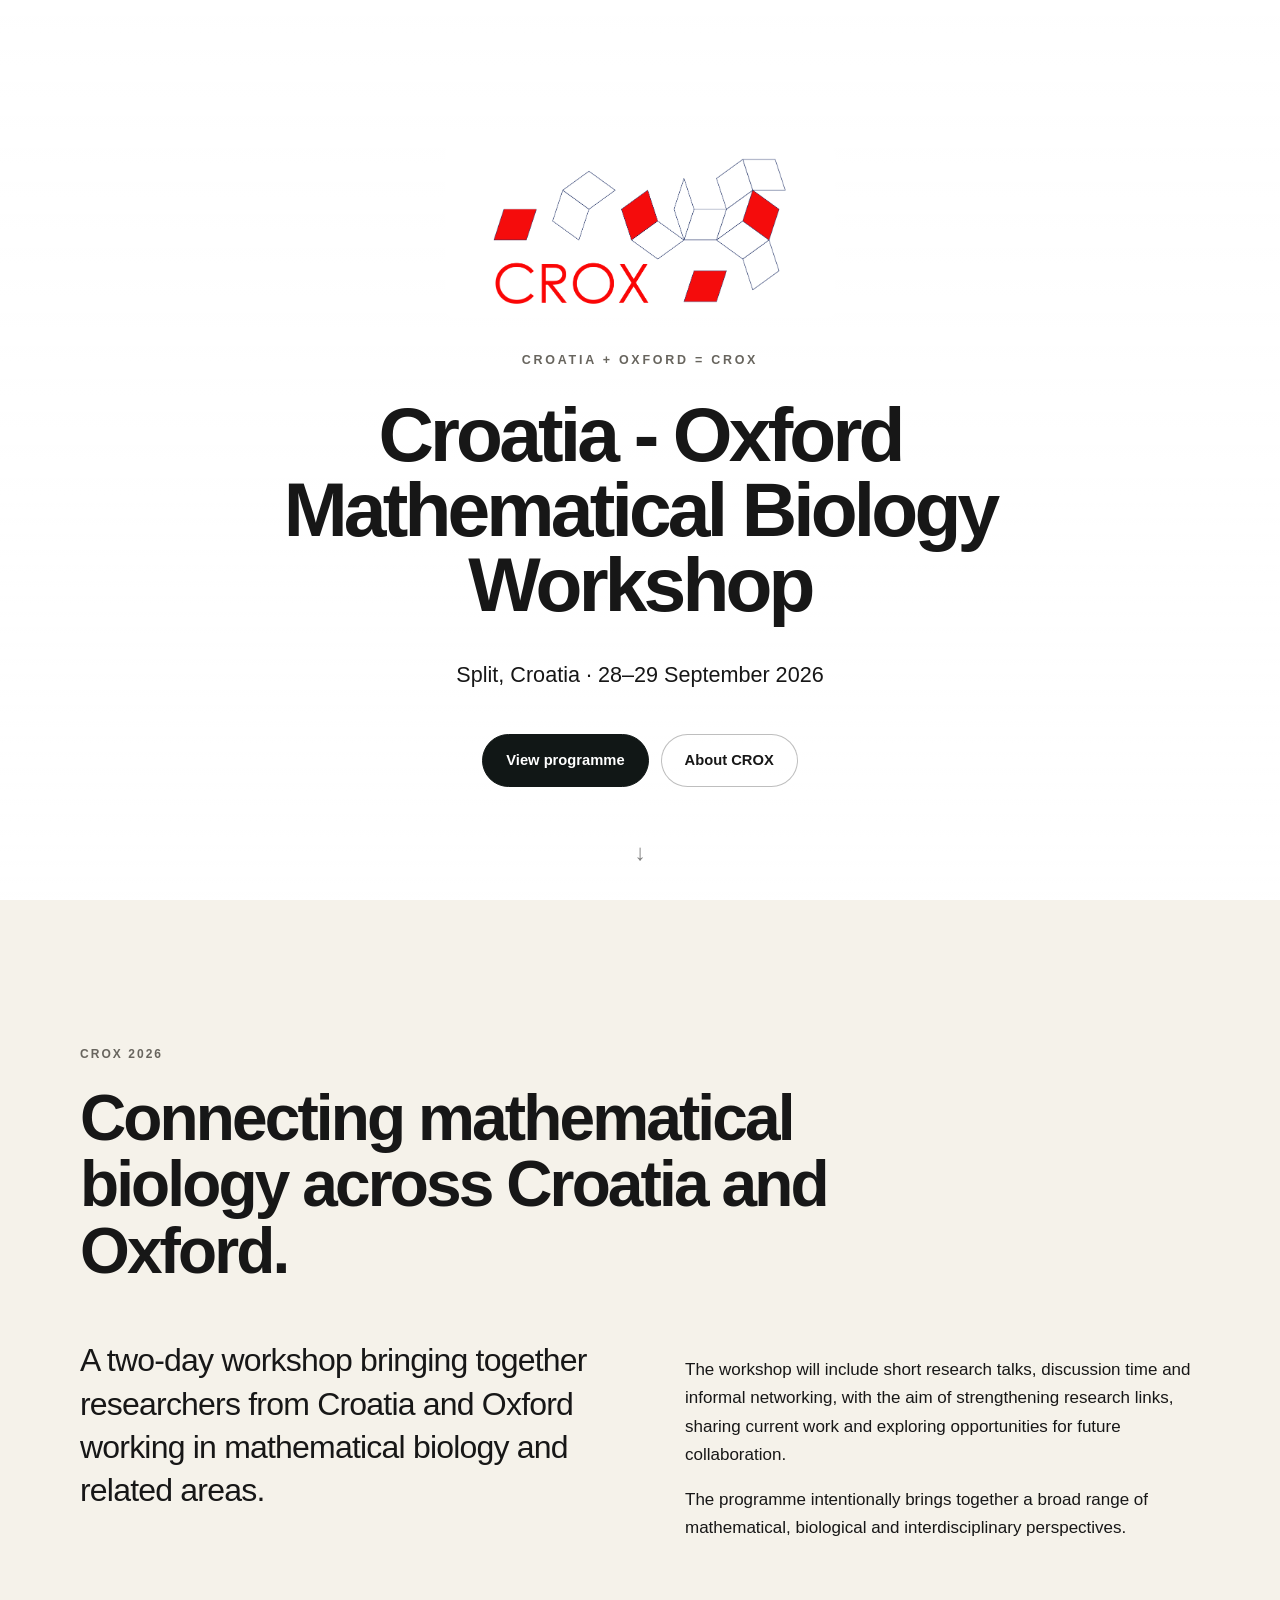
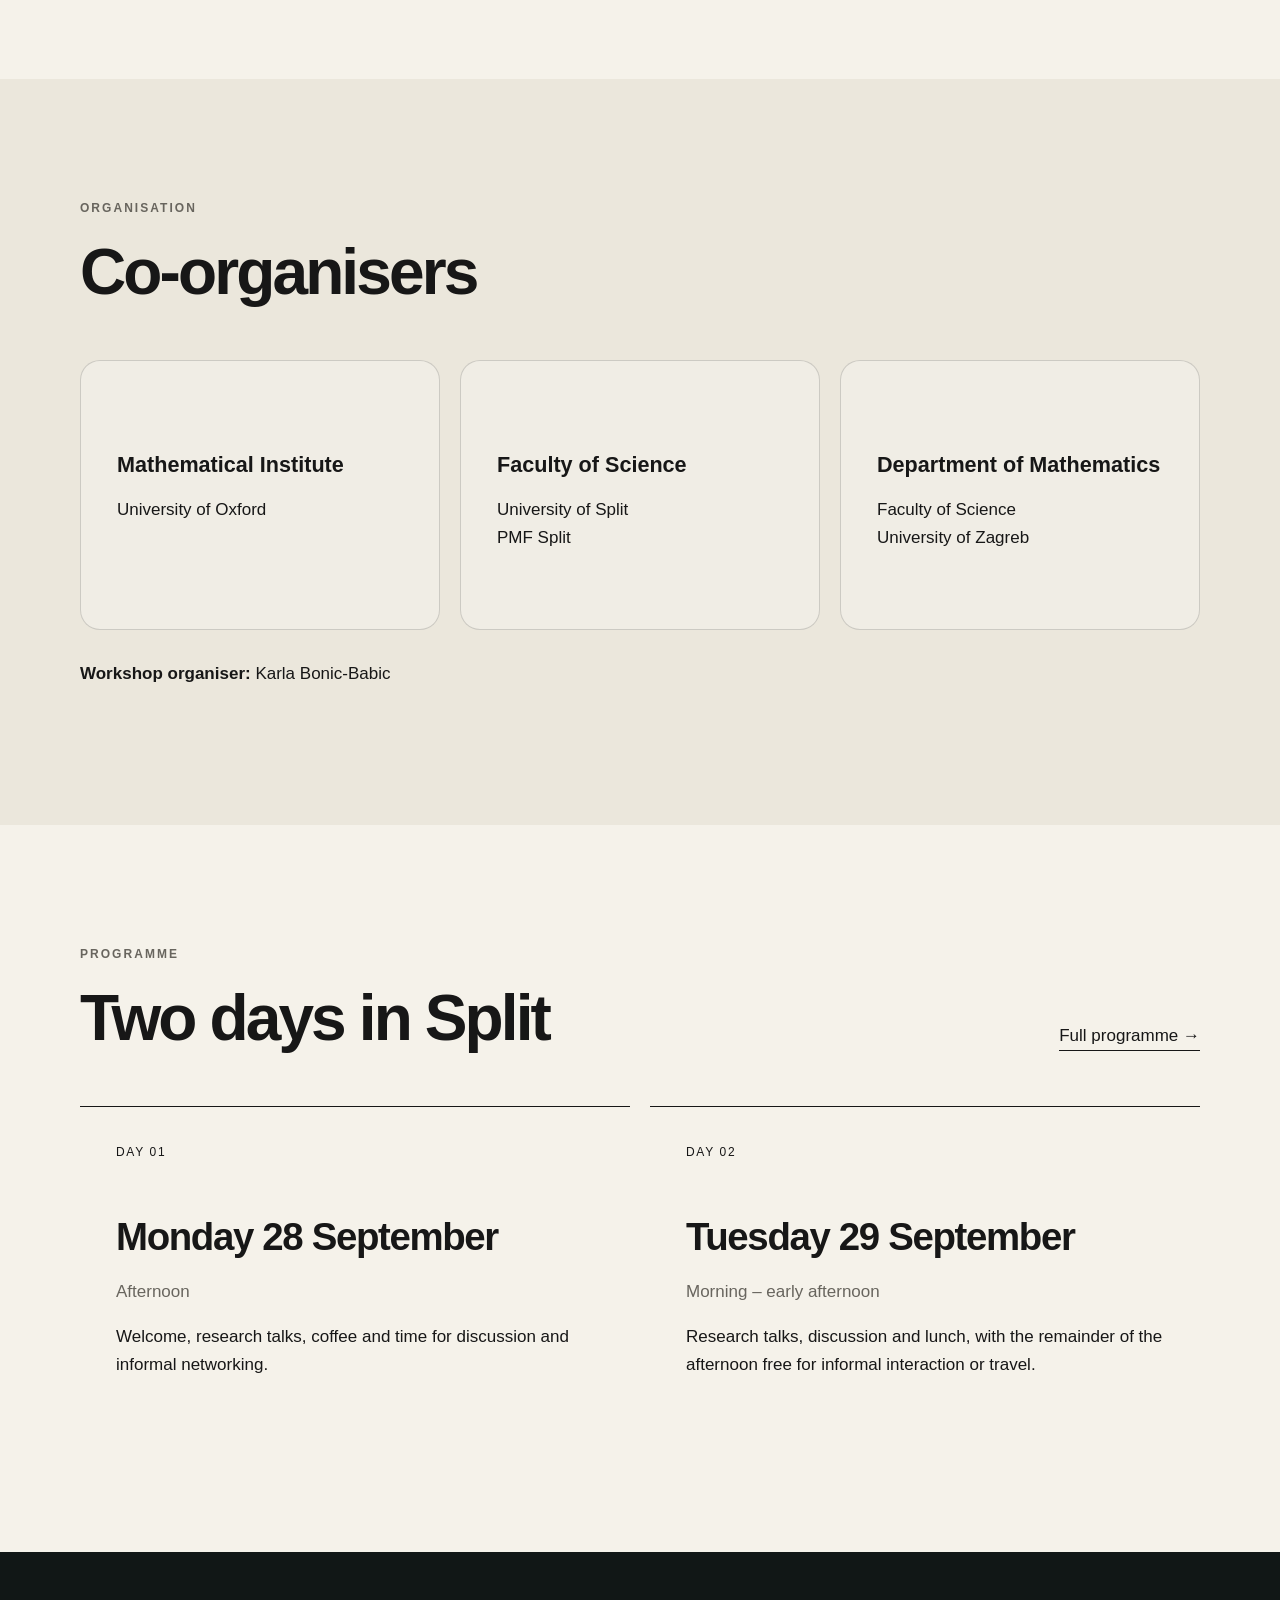
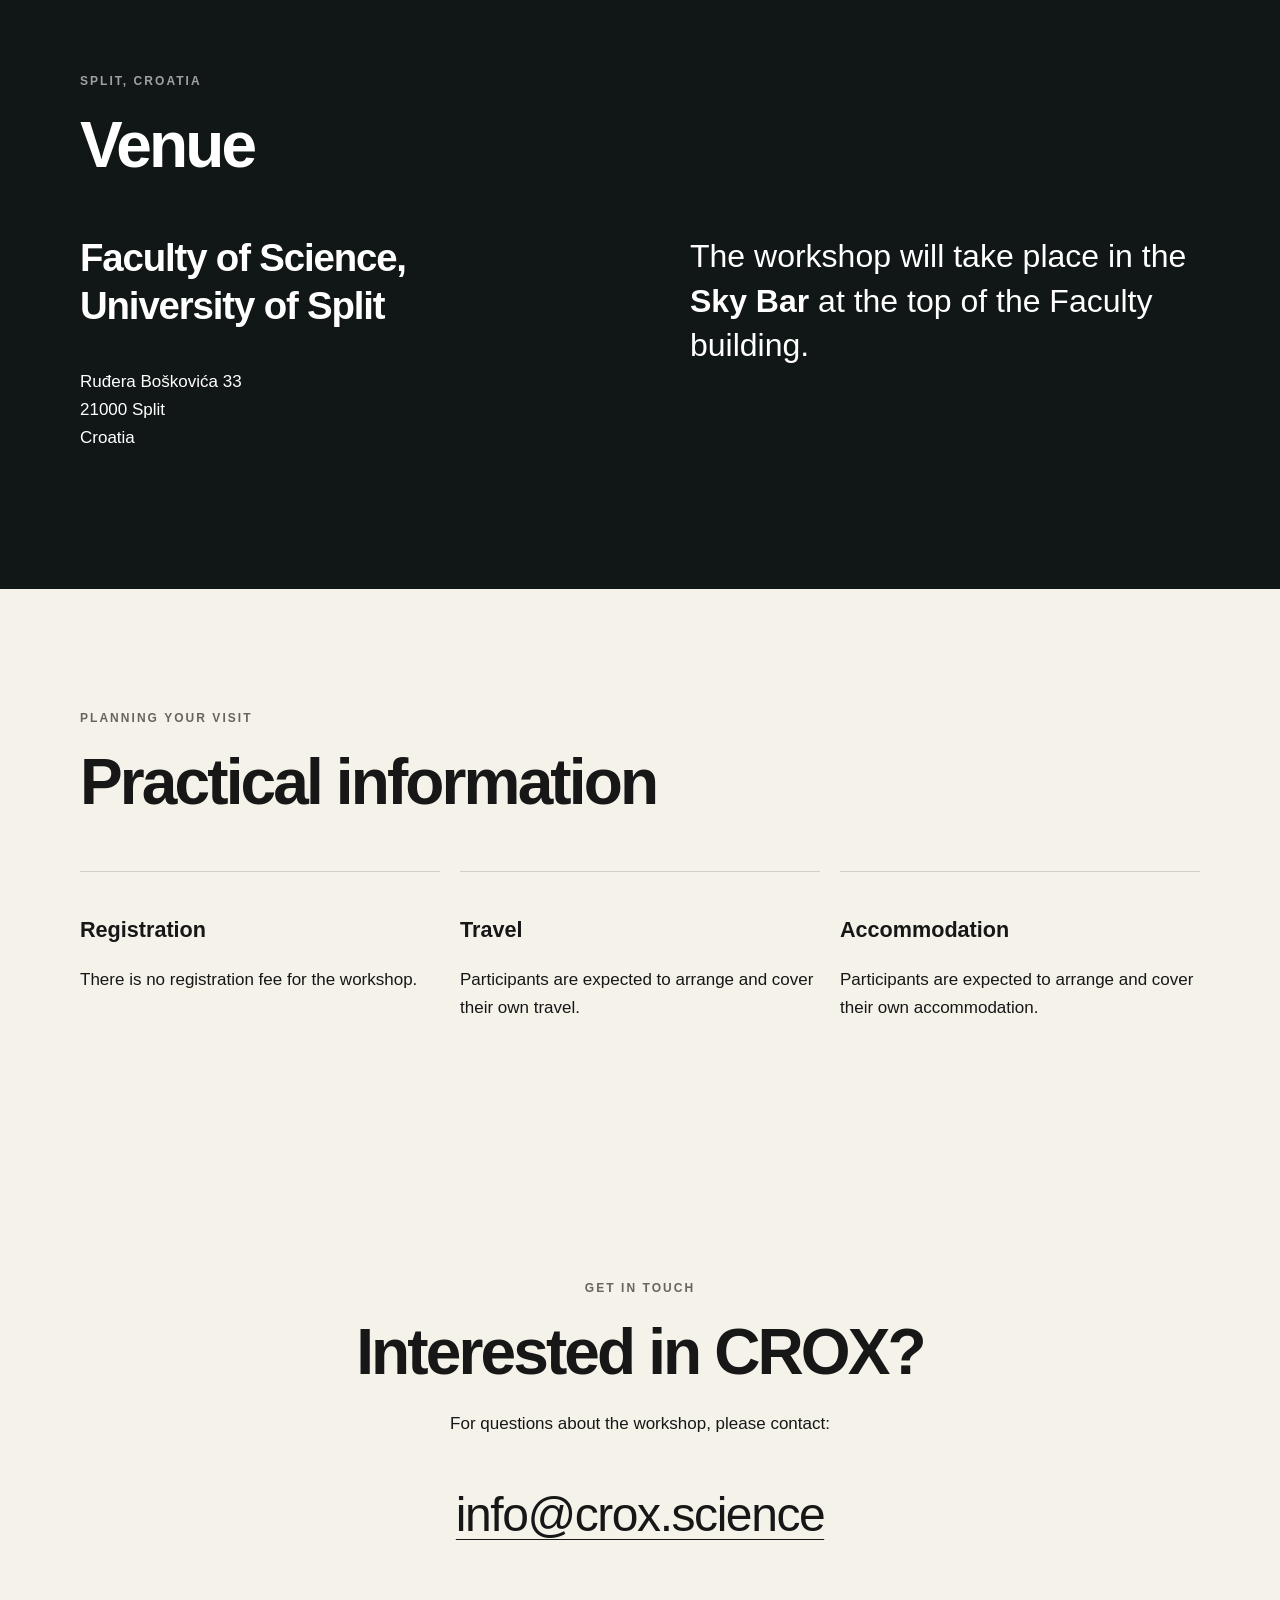
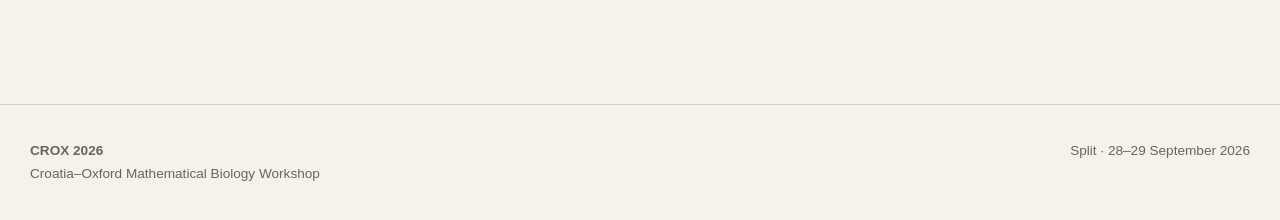
==== index.html @ 2e91357d "Update title" ====
<!DOCTYPE html>
<html lang="en">

<head>
  <meta charset="UTF-8">
  <meta name="viewport" content="width=device-width, initial-scale=1.0">

  <title>CROX 2026 | Croatia - Oxford Mathematical Biology Workshop</title>

  <meta
    name="description"
    content="CROX 2026: Croatia - Oxford Mathematical Biology Workshop, Split, Croatia, 28–29 September 2026."
  >

  <link rel="stylesheet" href="style.css">
</head>

<body>

  <!-- Navigation -->
  <nav class="site-nav">
    <a class="nav-brand" href="index.html">CROX</a>

    <div class="nav-links">
      <a href="#about">About</a>
      <a href="programme.html">Programme</a>
      <a href="#venue">Venue</a>
      <a href="#practical">Practical</a>
      <a href="#contact">Contact</a>
    </div>
  </nav>


  <!-- Hero -->
  <header class="hero">

    <div class="hero-video" aria-hidden="true">
      <iframe
        src="https://player.vimeo.com/video/213096096?background=1&autoplay=1&loop=1&muted=1"
        frameborder="0"
        allow="autoplay; fullscreen"
        tabindex="-1"
        title="Background video">
      </iframe>
    </div>

    <div class="hero-overlay"></div>

    <div class="hero-content">

      <img
        src="assets/crox-logo.jpeg"
        alt="CROX logo"
        class="hero-logo"
      >

      <p class="eyebrow">
        Croatia + Oxford = CROX
      </p>

      <h1>
        Croatia - Oxford<br>
        Mathematical Biology Workshop
      </h1>

      <p class="hero-date">
        Split, Croatia · 28–29 September 2026
      </p>

      <div class="hero-buttons">
        <a href="programme.html" class="button button-light">
          View programme
        </a>

        <a href="#about" class="button button-outline">
          About CROX
        </a>
      </div>

    </div>

    <a href="#about" class="scroll-cue" aria-label="Scroll to workshop information">
      ↓
    </a>

  </header>


  <main>

    <!-- About -->
    <section class="section intro-section" id="about">

      <p class="section-label">CROX 2026</p>

      <h2>
        Connecting mathematical biology
        across Croatia and Oxford.
      </h2>

      <div class="two-column">

        <p class="lead">
          A two-day workshop bringing together researchers from Croatia
          and Oxford working in mathematical biology and related areas.
        </p>

        <div>
          <p>
            The workshop will include short research talks, discussion
            time and informal networking, with the aim of strengthening
            research links, sharing current work and exploring
            opportunities for future collaboration.
          </p>

          <p>
            The programme intentionally brings together a broad range of
            mathematical, biological and interdisciplinary perspectives.
          </p>
        </div>

      </div>

    </section>


    <!-- Organisers -->
    <section class="section soft-section" id="organisers">

      <p class="section-label">Organisation</p>
    
      <h2>Co-organisers</h2>
    
      <div class="info-grid organiser-grid">
    
        <article class="info-card">
          <h3>Mathematical Institute</h3>
          <p>University of Oxford</p>
        </article>
    
        <article class="info-card">
          <h3>Faculty of Science</h3>
          <p>
            University of Split<br>
            PMF Split
          </p>
        </article>
    
        <article class="info-card">
          <h3>Department of Mathematics</h3>
          <p>
            Faculty of Science<br>
            University of Zagreb
          </p>
        </article>
    
      </div>
    
      <p class="organiser-note">
        <strong>Workshop organiser:</strong> Karla Bonic-Babic
      </p>
    
    </section>


    <!-- Programme preview -->
    <section class="section" id="programme">

      <div class="section-heading-row">
        <div>
          <p class="section-label">Programme</p>
          <h2>Two days in Split</h2>
        </div>

        <a href="programme.html" class="text-link">
          Full programme →
        </a>
      </div>


      <div class="day-grid">

        <article class="day-card">

          <p class="day-number">Day 01</p>

          <h3>Monday 28 September</h3>

          <p class="day-time">
            Afternoon
          </p>

          <p>
            Welcome, research talks, coffee and time for discussion
            and informal networking.
          </p>

        </article>


        <article class="day-card">

          <p class="day-number">Day 02</p>

          <h3>Tuesday 29 September</h3>

          <p class="day-time">
            Morning – early afternoon
          </p>

          <p>
            Research talks, discussion and lunch, with the remainder
            of the afternoon free for informal interaction or travel.
          </p>

        </article>

      </div>

    </section>


    <!-- Venue -->
    <section class="section dark-section" id="venue">

      <p class="section-label section-label-light">
        Split, Croatia
      </p>

      <h2>Venue</h2>

      <div class="venue-layout">

        <div>
          <h3>
            Faculty of Science,<br>
            University of Split
          </h3>

          <p>
            Ruđera Boškovića 33<br>
            21000 Split<br>
            Croatia
          </p>
        </div>

        <div>
          <p class="venue-highlight">
            The workshop will take place in the
            <strong>Sky Bar</strong> at the top of the Faculty building.
          </p>
        </div>

      </div>

    </section>


    <!-- Practical -->
    <section class="section" id="practical">

      <p class="section-label">Planning your visit</p>

      <h2>Practical information</h2>

      <div class="practical-grid">

        <article>
          <h3>Registration</h3>
          <p>
            There is no registration fee for the workshop.
          </p>
        </article>

        <article>
          <h3>Travel</h3>
          <p>
            Participants are expected to arrange and cover their own travel.
          </p>
        </article>

        <article>
          <h3>Accommodation</h3>
          <p>
            Participants are expected to arrange and cover their own accommodation.
          </p>
        </article>

      </div>

    </section>


    <!-- Contact -->
    <section class="section contact-section" id="contact">

      <p class="section-label">Get in touch</p>

      <h2>Interested in CROX?</h2>

      <p>
        For questions about the workshop, please contact:
      </p>

      <a
        class="contact-email"
        href="mailto:info@crox.science"
      >
        info@crox.science
      </a>

    </section>

  </main>


  <footer class="site-footer">

    <div>
      <strong>CROX 2026</strong><br>
      Croatia–Oxford Mathematical Biology Workshop
    </div>

    <div>
      Split · 28–29 September 2026
    </div>

  </footer>

</body>
</html>
---- style.css ----
/* -------------------------------------------------
   CROX 2026
   Main stylesheet
-------------------------------------------------- */

:root {
  --background: #f5f2ea;
  --surface: #ebe7dc;
  --text: #171717;
  --muted: #68655e;
  --dark: #111716;
  --light: #ffffff;
  --border: rgba(23, 23, 23, 0.16);

  --max-width: 1180px;
  --section-space: 120px;
}


/* RESET */

* {
  box-sizing: border-box;
}

html {
  scroll-behavior: smooth;
}

body {
  margin: 0;

  font-family:
    Inter,
    -apple-system,
    BlinkMacSystemFont,
    "Segoe UI",
    Helvetica,
    Arial,
    sans-serif;

  background: var(--background);
  color: var(--text);

  font-size: 17px;
  line-height: 1.65;
}

img {
  max-width: 100%;
}

a {
  color: inherit;
}


/* NAVIGATION */

.site-nav {
  position: absolute;
  z-index: 20;
  top: 0;
  left: 0;
  right: 0;

  max-width: var(--max-width);
  margin: 0 auto;
  padding: 28px 30px;

  display: flex;
  align-items: center;
  justify-content: space-between;

  color: white;
}

.home-nav {
  color: var(--text);
}

.nav-brand {
  font-size: 1rem;
  font-weight: 700;
  letter-spacing: 0.12em;

  text-decoration: none;
}

.nav-links {
  display: flex;
  gap: 28px;
}

.nav-links a {
  text-decoration: none;
  font-size: 0.9rem;
  opacity: 0.85;

  transition: opacity 0.2s ease;
}

.nav-links a:hover {
  opacity: 1;
}


/* HERO */

.hero {
  position: relative;
  isolation: isolate;

  min-height: 100vh;

  display: flex;
  align-items: center;
  justify-content: center;

  padding: 130px 30px 100px;

  overflow: hidden;

  background: #ffffff;
  color: var(--text);
  text-align: center;
}


/* Background video */

.hero-video {
  position: absolute;
  inset: 0;

  overflow: hidden;

  z-index: -3;
}

.hero-video iframe {
  position: absolute;
  top: 50%;
  left: 50%;

  width: 177.78vh;
  min-width: 100%;
  height: 56.25vw;
  min-height: 100%;

  transform: translate(-50%, -50%);

  pointer-events: none;
}


/* Light wash over background */

.hero-overlay {
  position: absolute;
  inset: 0;

  background:
    linear-gradient(
      180deg,
      rgba(255, 255, 255, 0.78) 0%,
      rgba(255, 255, 255, 0.84) 55%,
      rgba(255, 255, 255, 0.94) 100%
    );

  z-index: -2;
}


/* Hero content */

.hero-content {
  width: 100%;
  max-width: 1000px;
}


/* CROX logo */

.hero-logo {
  display: block;

  width: min(390px, 68vw);
  max-height: 175px;
  object-fit: contain;

  margin: 0 auto 32px;
  padding: 10px 14px;

  background: rgba(255, 255, 255, 0.55);
  backdrop-filter: blur(4px);
  -webkit-backdrop-filter: blur(4px);

  border-radius: 8px;
}


/* Small heading */

.eyebrow {
  margin: 0 0 26px;

  font-size: 0.78rem;
  font-weight: 700;
  letter-spacing: 0.22em;

  text-transform: uppercase;

  color: var(--muted);
}


/* Main title */

.hero h1 {
  max-width: 1100px;
  margin: 0 auto;

  font-size: clamp(2.8rem, 6vw, 5.7rem);
  line-height: 0.98;
  letter-spacing: -0.05em;

  font-weight: 600;

  color: var(--text);
}


/* Date */

.hero-date {
  margin: 34px 0 0;

  font-size: clamp(1.1rem, 2vw, 1.35rem);

  color: var(--text);
}


/* Buttons */

.hero-buttons {
  margin-top: 42px;

  display: flex;
  justify-content: center;
  flex-wrap: wrap;

  gap: 12px;
}

.button {
  display: inline-block;

  padding: 13px 23px;

  border-radius: 999px;

  text-decoration: none;
  font-weight: 600;
  font-size: 0.92rem;

  transition:
    background 0.2s ease,
    color 0.2s ease,
    transform 0.2s ease;
}

.button:hover {
  transform: translateY(-2px);
}


/* Primary button */

.button-light {
  background: var(--dark);
  color: #ffffff;

  border: 1px solid var(--dark);
}

.button-light:hover {
  background: #28302f;
}


/* Secondary button */

.button-outline {
  background: rgba(255, 255, 255, 0.55);

  border: 1px solid rgba(23, 23, 23, 0.28);

  color: var(--text);
}

.button-outline:hover {
  background: var(--dark);
  border-color: var(--dark);

  color: #ffffff;
}


/* Down arrow */

.scroll-cue {
  position: absolute;
  bottom: 28px;

  color: var(--text);
  text-decoration: none;

  font-size: 1.4rem;
  opacity: 0.55;
}


/* MAIN SECTIONS */

.section {
  max-width: var(--max-width);

  margin: 0 auto;
  padding: var(--section-space) 30px;
}

.section-label {
  margin: 0 0 20px;

  text-transform: uppercase;
  letter-spacing: 0.17em;

  font-size: 0.75rem;
  font-weight: 700;

  color: var(--muted);
}

.section h2 {
  max-width: 850px;

  margin: 0 0 55px;

  font-size: clamp(2.4rem, 5vw, 4.8rem);
  line-height: 1.04;
  letter-spacing: -0.045em;

  font-weight: 550;
}

.section h3 {
  font-size: 1.35rem;
  line-height: 1.25;
}


/* INTRO */

.intro-section {
  padding-top: 145px;
}

.two-column {
  display: grid;
  grid-template-columns: 1fr 1fr;

  gap: 90px;
}

.lead {
  margin-top: 0;

  font-size: clamp(1.5rem, 2.5vw, 2.15rem);
  line-height: 1.35;

  letter-spacing: -0.025em;
}


/* ORGANISER CARDS */

.soft-section {
  max-width: none;

  padding-left: max(30px, calc((100vw - var(--max-width)) / 2 + 30px));
  padding-right: max(30px, calc((100vw - var(--max-width)) / 2 + 30px));

  background: var(--surface);
}

.soft-section > * {
  max-width: var(--max-width);
}

.info-grid {
  display: grid;
  grid-template-columns: 1fr 1fr;

  gap: 20px;
}

.info-card {
  position: relative;

  min-height: 270px;

  padding: 36px;

  border: 1px solid var(--border);
  border-radius: 20px;

  background: rgba(255,255,255,0.25);
}

.info-card h3 {
  margin-top: 55px;
  margin-bottom: 14px;
}

.card-number {
  position: absolute;
  top: 30px;
  right: 32px;

  color: var(--muted);

  font-size: 0.8rem;
}

.small-text {
  color: var(--muted);
  font-size: 0.9rem;
}

.organiser-note {
  max-width: 850px;
  margin-top: 30px;
}

.organiser-grid {
  grid-template-columns: repeat(3, 1fr);
}

@media (max-width: 900px) {
  .organiser-grid {
    grid-template-columns: 1fr;
  }
}


/* PROGRAMME */

.section-heading-row {
  display: flex;
  justify-content: space-between;
  align-items: end;

  gap: 30px;

  margin-bottom: 55px;
}

.section-heading-row h2 {
  margin-bottom: 0;
}

.text-link {
  white-space: nowrap;

  text-decoration: none;

  border-bottom: 1px solid currentColor;
}

.day-grid {
  display: grid;
  grid-template-columns: 1fr 1fr;

  gap: 20px;
}

.day-card {
  padding: 36px;

  border-top: 1px solid var(--text);
}

.day-number {
  margin: 0 0 50px;

  text-transform: uppercase;
  letter-spacing: 0.14em;

  font-size: 0.75rem;
}

.day-card h3 {
  max-width: 420px;

  margin: 0 0 10px;

  font-size: clamp(1.7rem, 3vw, 2.7rem);
  letter-spacing: -0.035em;
}

.day-time {
  color: var(--muted);
}


/* VENUE */

.dark-section {
  max-width: none;

  padding-left: max(30px, calc((100vw - var(--max-width)) / 2 + 30px));
  padding-right: max(30px, calc((100vw - var(--max-width)) / 2 + 30px));

  background: var(--dark);
  color: white;
}

.dark-section > * {
  max-width: var(--max-width);
}

.section-label-light {
  color: rgba(255,255,255,0.6);
}

.venue-layout {
  display: grid;
  grid-template-columns: 1fr 1fr;

  gap: 100px;
}

.venue-layout h3 {
  margin-top: 0;

  font-size: clamp(1.7rem, 3vw, 2.7rem);
  letter-spacing: -0.03em;
}

.venue-highlight {
  margin-top: 0;

  font-size: clamp(1.4rem, 2.5vw, 2rem);
  line-height: 1.4;
}


/* PRACTICAL */

.practical-grid {
  display: grid;
  grid-template-columns: repeat(3, 1fr);

  gap: 20px;
}

.practical-grid article {
  padding-top: 24px;

  border-top: 1px solid var(--border);
}


/* CONTACT */

.contact-section {
  text-align: center;

  padding-bottom: 150px;
}

.contact-section h2 {
  margin-left: auto;
  margin-right: auto;
  margin-bottom: 25px;
}

.contact-email {
  display: inline-block;

  margin-top: 20px;

  font-size: clamp(1.5rem, 4vw, 3rem);
  font-weight: 500;
  letter-spacing: -0.03em;

  text-decoration-thickness: 1px;
  text-underline-offset: 8px;
}


/* FOOTER */

.site-footer {
  padding: 35px 30px;

  display: flex;
  justify-content: space-between;

  gap: 30px;

  border-top: 1px solid var(--border);

  font-size: 0.85rem;
  color: var(--muted);
}


/* PROGRAMME PAGE */

.page-header {
  padding: 155px 30px 90px;

  background: var(--dark);
  color: white;
}

.page-header-inner {
  max-width: var(--max-width);
  margin: 0 auto;
}

.page-header h1 {
  max-width: 900px;

  margin: 15px 0 20px;

  font-size: clamp(3rem, 7vw, 6rem);
  line-height: 1;

  letter-spacing: -0.055em;
  font-weight: 550;
}

.page-header p {
  font-size: 1.2rem;
}

.page-nav {
  position: absolute;
  color: white;
}

.schedule-day {
  margin-bottom: 100px;
}

.schedule-day h2 {
  margin-bottom: 35px;
}

.schedule-row {
  display: grid;

  grid-template-columns: 170px 1fr;

  gap: 35px;

  padding: 22px 0;

  border-top: 1px solid var(--border);
}

.schedule-time {
  font-weight: 600;
}

.schedule-title {
  font-size: 1.05rem;
}

.schedule-note {
  margin-top: 4px;

  color: var(--muted);
  font-size: 0.9rem;
}


/* MOBILE */

@media (max-width: 800px) {

  :root {
    --section-space: 80px;
  }

  body {
    font-size: 16px;
  }

  .site-nav {
    padding: 22px 20px;
  }

  .nav-links {
    gap: 15px;
  }

  .nav-links a:nth-child(3),
  .nav-links a:nth-child(4) {
    display: none;
  }

  .hero {
    padding-left: 20px;
    padding-right: 20px;
  }

  .hero h1 br {
    display: none;
  }

  .section {
    padding-left: 20px;
    padding-right: 20px;
  }

  .soft-section,
  .dark-section {
    padding-left: 20px;
    padding-right: 20px;
  }

  .two-column,
  .info-grid,
  .day-grid,
  .venue-layout,
  .practical-grid {
    grid-template-columns: 1fr;
  }

  .two-column,
  .venue-layout {
    gap: 35px;
  }

  .section-heading-row {
    display: block;
  }

  .text-link {
    display: inline-block;
    margin-top: 20px;
  }

  .schedule-row {
    grid-template-columns: 1fr;

    gap: 5px;
  }

  .site-footer {
    display: block;
  }

  .site-footer > div + div {
    margin-top: 15px;
  }
}

/* =========================================
   TALKS & ABSTRACTS
   ========================================= */

.abstracts-section {
  padding-top: 3rem;
  padding-bottom: 5rem;
}

.abstracts-section .section-heading {
  max-width: 800px;
  margin: 0 0 2rem 0;
  text-align: left;
}

.abstracts-section .section-label {
  margin-bottom: 0.8rem;
}

.abstracts-section .section-heading h2 {
  margin: 0;
  max-width: none;
  font-size: clamp(2.5rem, 5vw, 4.5rem);
  line-height: 1;
  letter-spacing: -0.04em;
}

.abstracts-section .section-intro {
  margin: 1.2rem 0 0;
  max-width: 650px;
  font-size: 1rem;
  line-height: 1.6;
  opacity: 0.6;
}

.abstract-list {
  display: grid;
  gap: 1.25rem;
}

.abstract-card {
  background: #ffffff;
  border: 1px solid rgba(20, 30, 45, 0.1);
  border-radius: 20px;
  padding: 1.75rem 2rem;
  box-shadow: 0 8px 30px rgba(20, 30, 45, 0.04);
}

.abstract-speaker {
  margin-bottom: 1rem;
}

.abstract-speaker h3 {
  margin: 0;
  font-size: 1.1rem;
  font-weight: 700;
}

.abstract-speaker p {
  margin: 0.2rem 0 0;
  font-size: 0.95rem;
  opacity: 0.6;
}

.abstract-card h4 {
  margin: 0 0 1.3rem;
  max-width: 900px;
  font-size: clamp(1.2rem, 2vw, 1.45rem);
  line-height: 1.4;
  font-weight: 600;
}

.abstract-card details {
  border-top: 1px solid rgba(20, 30, 45, 0.1);
  padding-top: 1rem;
}

.abstract-card summary {
  display: inline-flex;
  align-items: center;
  gap: 0.5rem;
  cursor: pointer;
  font-weight: 600;
  font-size: 0.95rem;
  list-style: none;
}

.abstract-card summary::-webkit-details-marker {
  display: none;
}

.abstract-card summary::after {
  content: "+";
  font-size: 1.2rem;
  line-height: 1;
}

.abstract-card details[open] summary::after {
  content: "−";
}

.abstract-text {
  max-width: 900px;
  padding-top: 1rem;
}

.abstract-text p {
  margin: 0 0 1rem;
  line-height: 1.75;
  opacity: 0.82;
}

.abstract-text p:last-child {
  margin-bottom: 0;
}

.title-pending {
  opacity: 0.55;
  font-style: italic;
}

.abstract-pending {
  margin: -0.4rem 0 0;
  font-size: 0.95rem;
  opacity: 0.5;
}

@media (max-width: 700px) {
  .abstracts-section {
    padding-top: 3.5rem;
    padding-bottom: 3.5rem;
  }

  .abstract-card {
    padding: 1.4rem;
    border-radius: 16px;
  }
}

/* Detailed programme */

.programme-day {
  margin-bottom: 5rem;
}

.programme-day:last-child {
  margin-bottom: 1rem;
}

.schedule {
  margin-top: 1.5rem;
}

.schedule-row {
  display: grid;
  grid-template-columns: 130px 1fr;
  gap: 1.5rem;
  padding: 1rem 0;
  border-top: 1px solid rgba(20, 30, 45, 0.18);
}

.schedule-row:last-child {
  border-bottom: 1px solid rgba(20, 30, 45, 0.18);
}

.schedule-time {
  font-weight: 600;
  font-size: 0.92rem;
}

.schedule-content {
  line-height: 1.45;
}

.schedule-affiliation {
  opacity: 0.55;
  font-size: 0.9rem;
}

.schedule-title {
  margin-top: 0.3rem;
  max-width: 680px;
  font-size: 0.86rem;
  line-height: 1.45;
  opacity: 0.6;
}

.schedule-title-pending {
  font-style: italic;
  opacity: 0.4;
}

.break-row .schedule-content {
  font-weight: 500;
}

@media (max-width: 700px) {
  .schedule-row {
    grid-template-columns: 1fr;
    gap: 0.35rem;
    padding: 1rem 0;
  }

  .schedule-time {
    font-size: 0.82rem;
    opacity: 0.6;
  }

  .schedule-title {
    font-size: 0.84rem;
  }
}
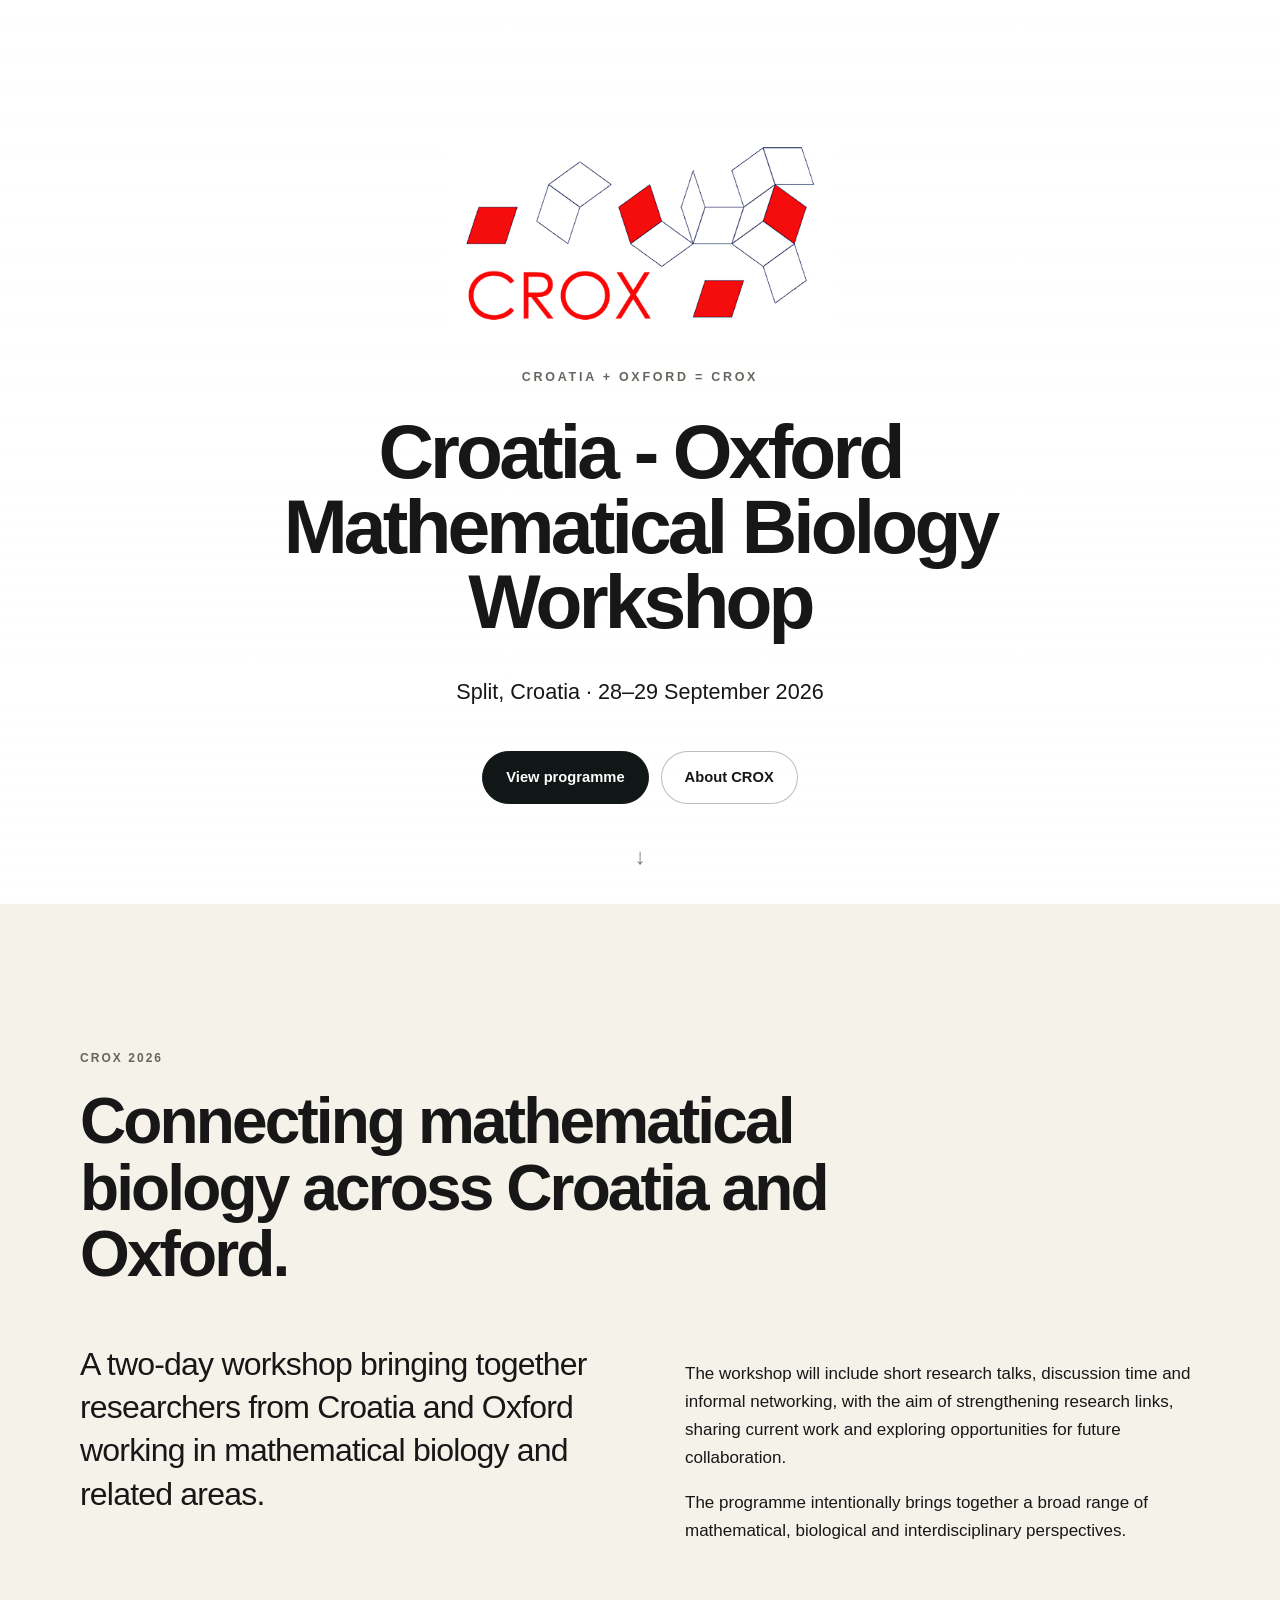
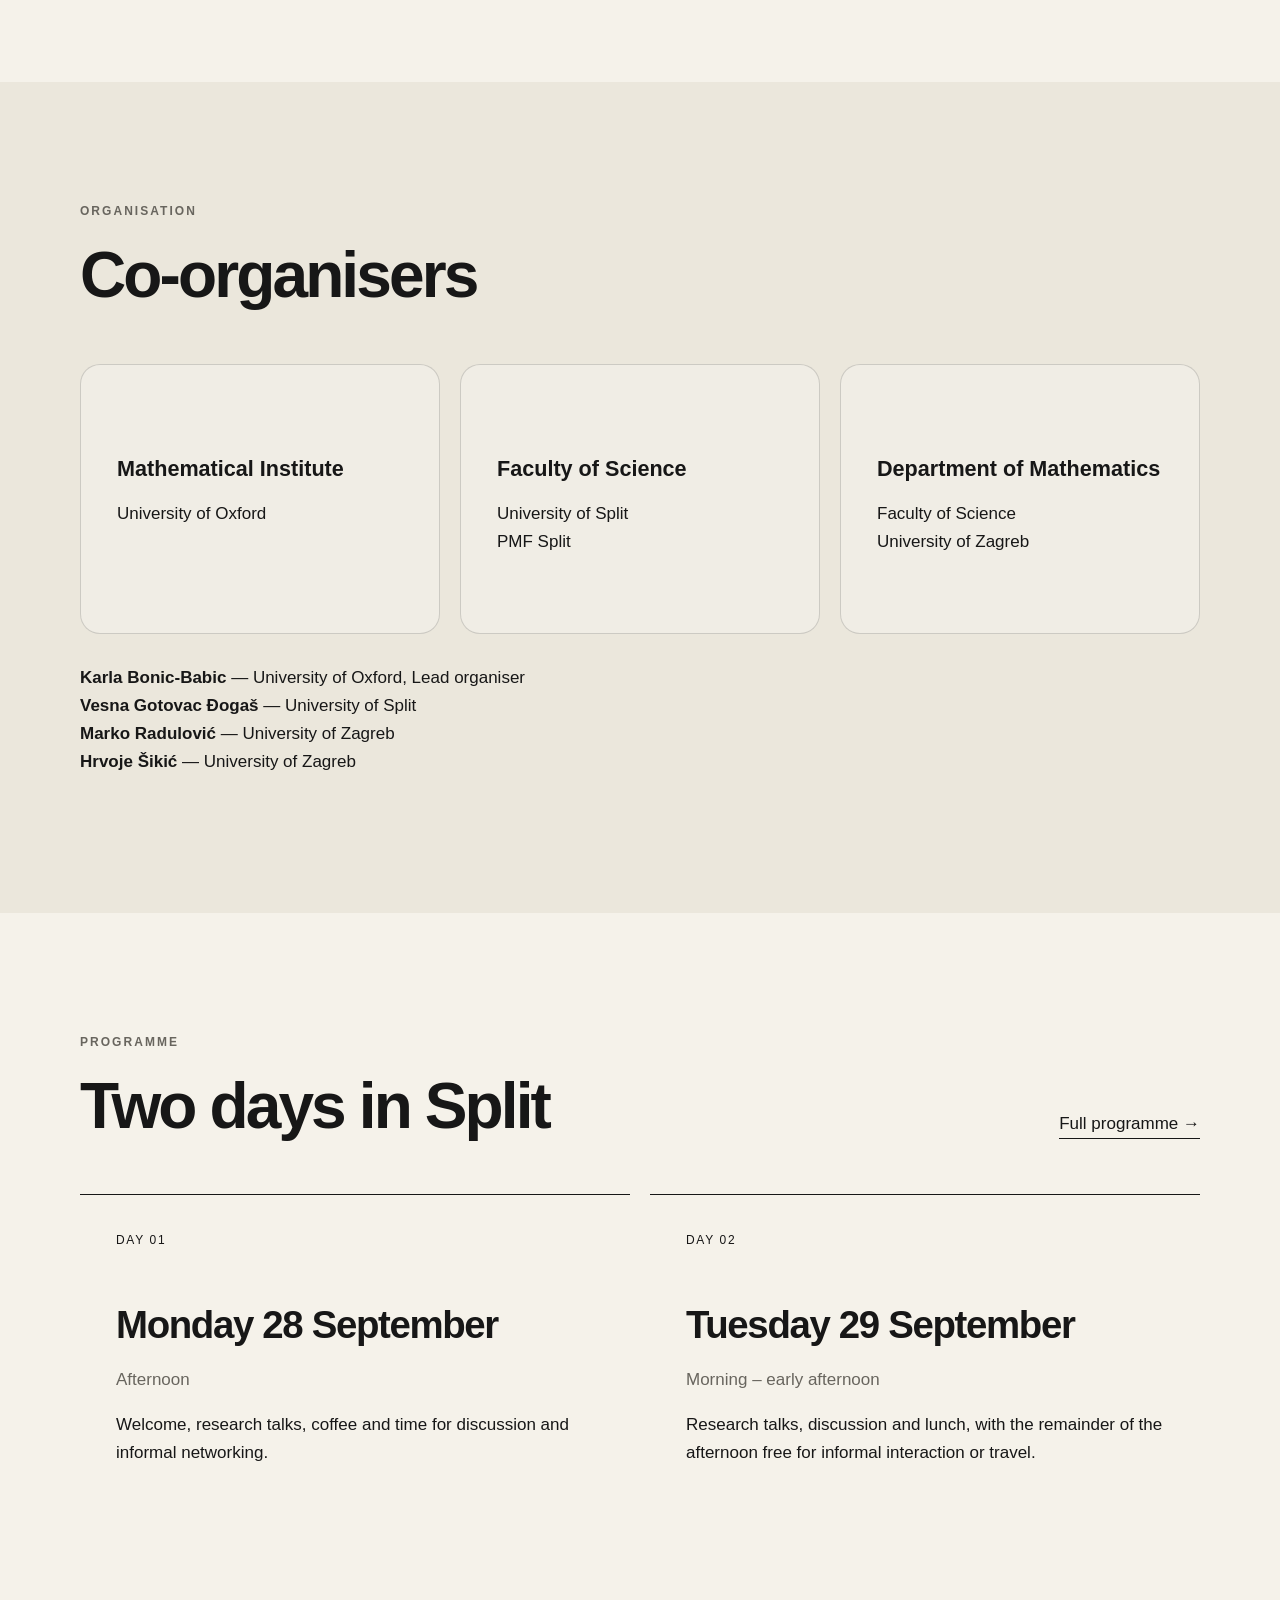
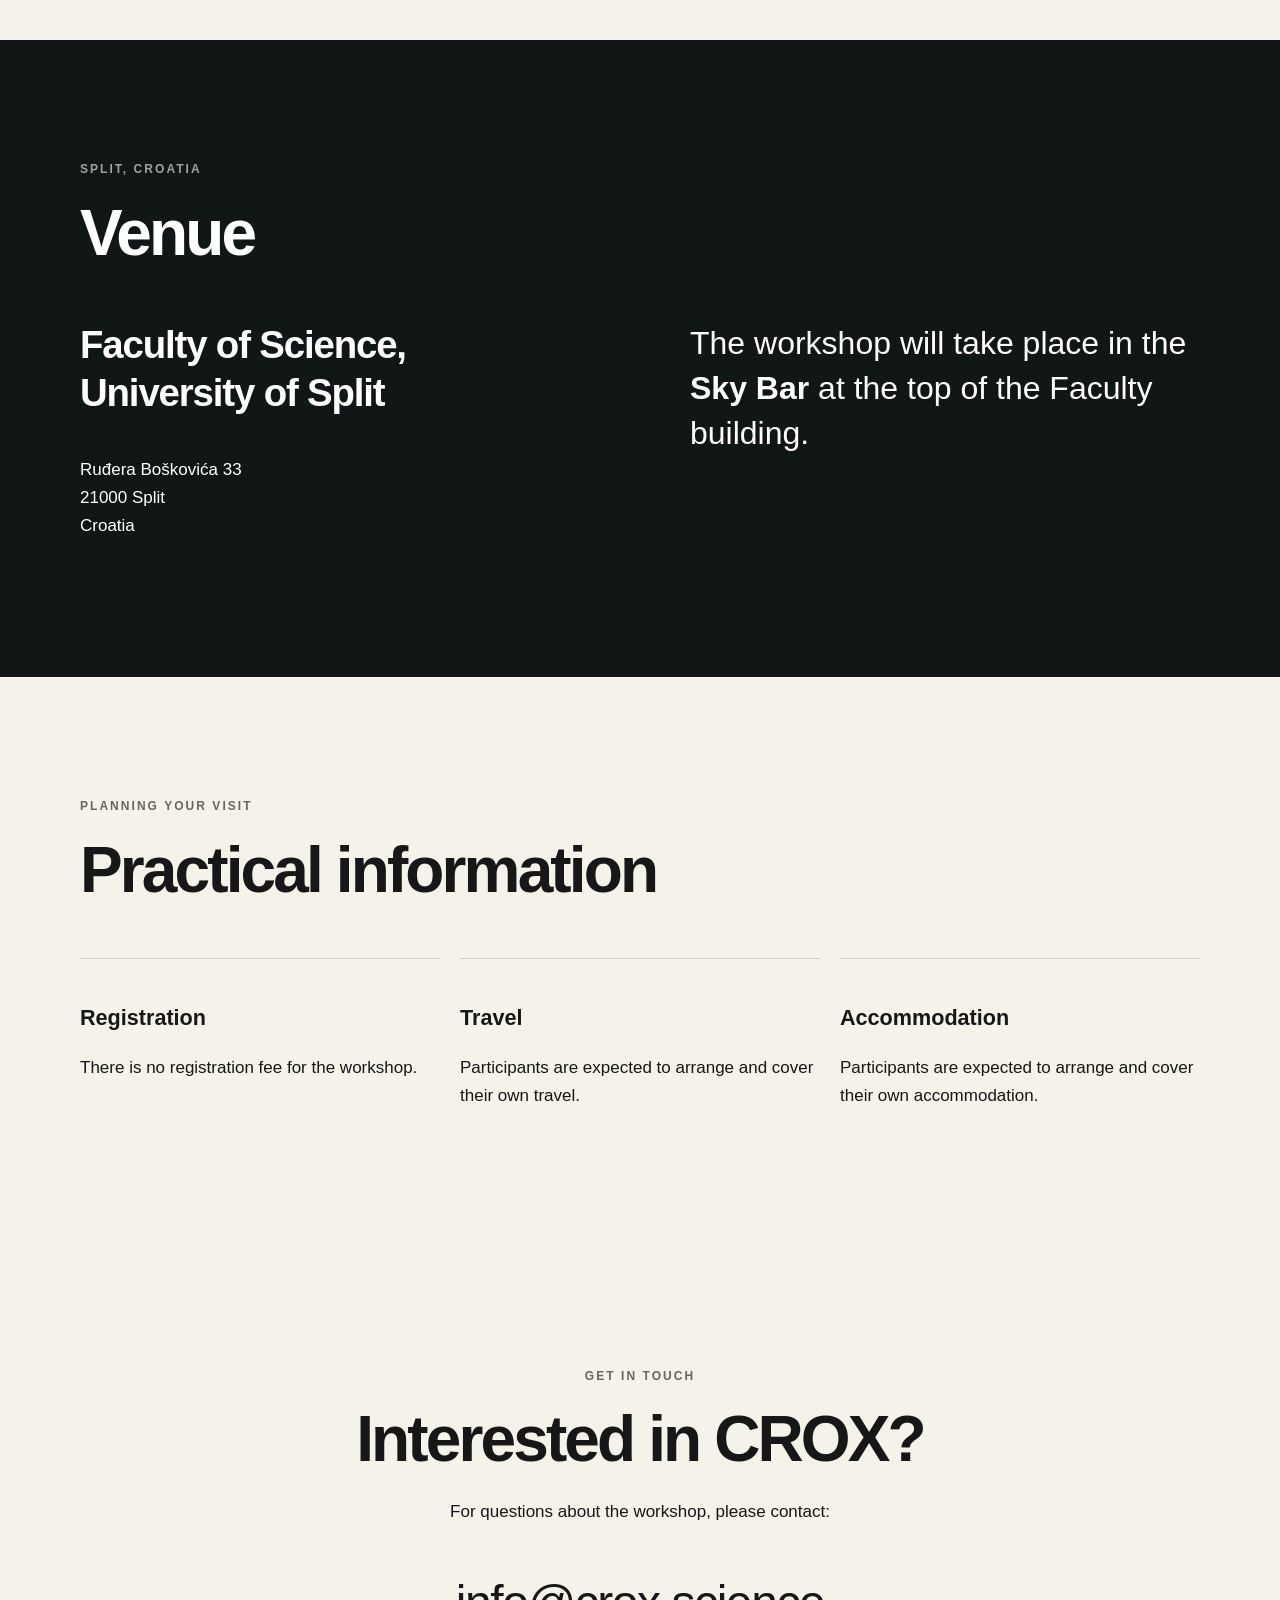
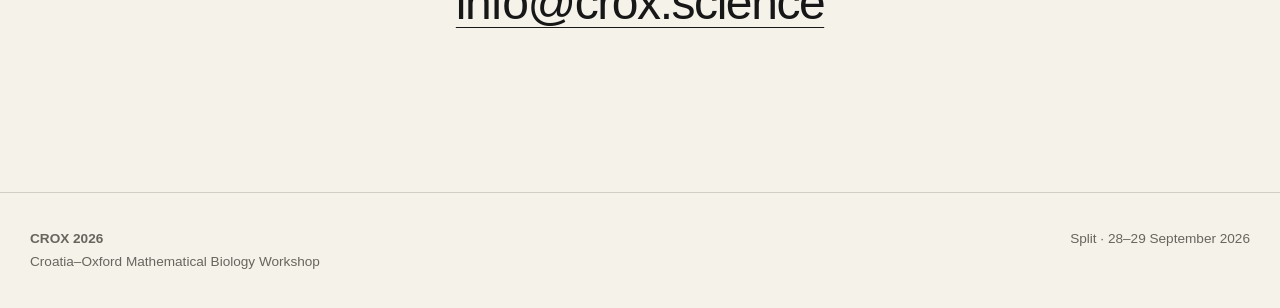
==== commit 85b95e7c: "Update workshop organiser details in index.html" ====
--- a/index.html
+++ b/index.html
@@ -52,6 +52,11 @@
         src="assets/crox-logo.jpeg"
         alt="CROX logo"
         class="hero-logo"
+        width="1200"
+        height="540"
+        loading="eager"
+        fetchpriority="high"
+        decoding="async"
       >
 
       <p class="eyebrow">
@@ -157,7 +162,10 @@
       </div>
     
       <p class="organiser-note">
-        <strong>Workshop organiser:</strong> Karla Bonic-Babic
+        <strong>Karla Bonic-Babic</strong> — University of Oxford, Lead organiser<br>
+        <strong>Vesna Gotovac Đogaš</strong> — University of Split<br>
+        <strong>Marko Radulović</strong> — University of Zagreb<br>
+        <strong>Hrvoje Šikić</strong> — University of Zagreb
       </p>
     
     </section>
@@ -326,6 +334,6 @@
     </div>
 
   </footer>
-
+  
 </body>
 </html>
--- a/style.css
+++ b/style.css
@@ -186,7 +186,8 @@
   display: block;
 
   width: min(390px, 68vw);
-  max-height: 175px;
+  height: auto;
+
   object-fit: contain;
 
   margin: 0 auto 32px;
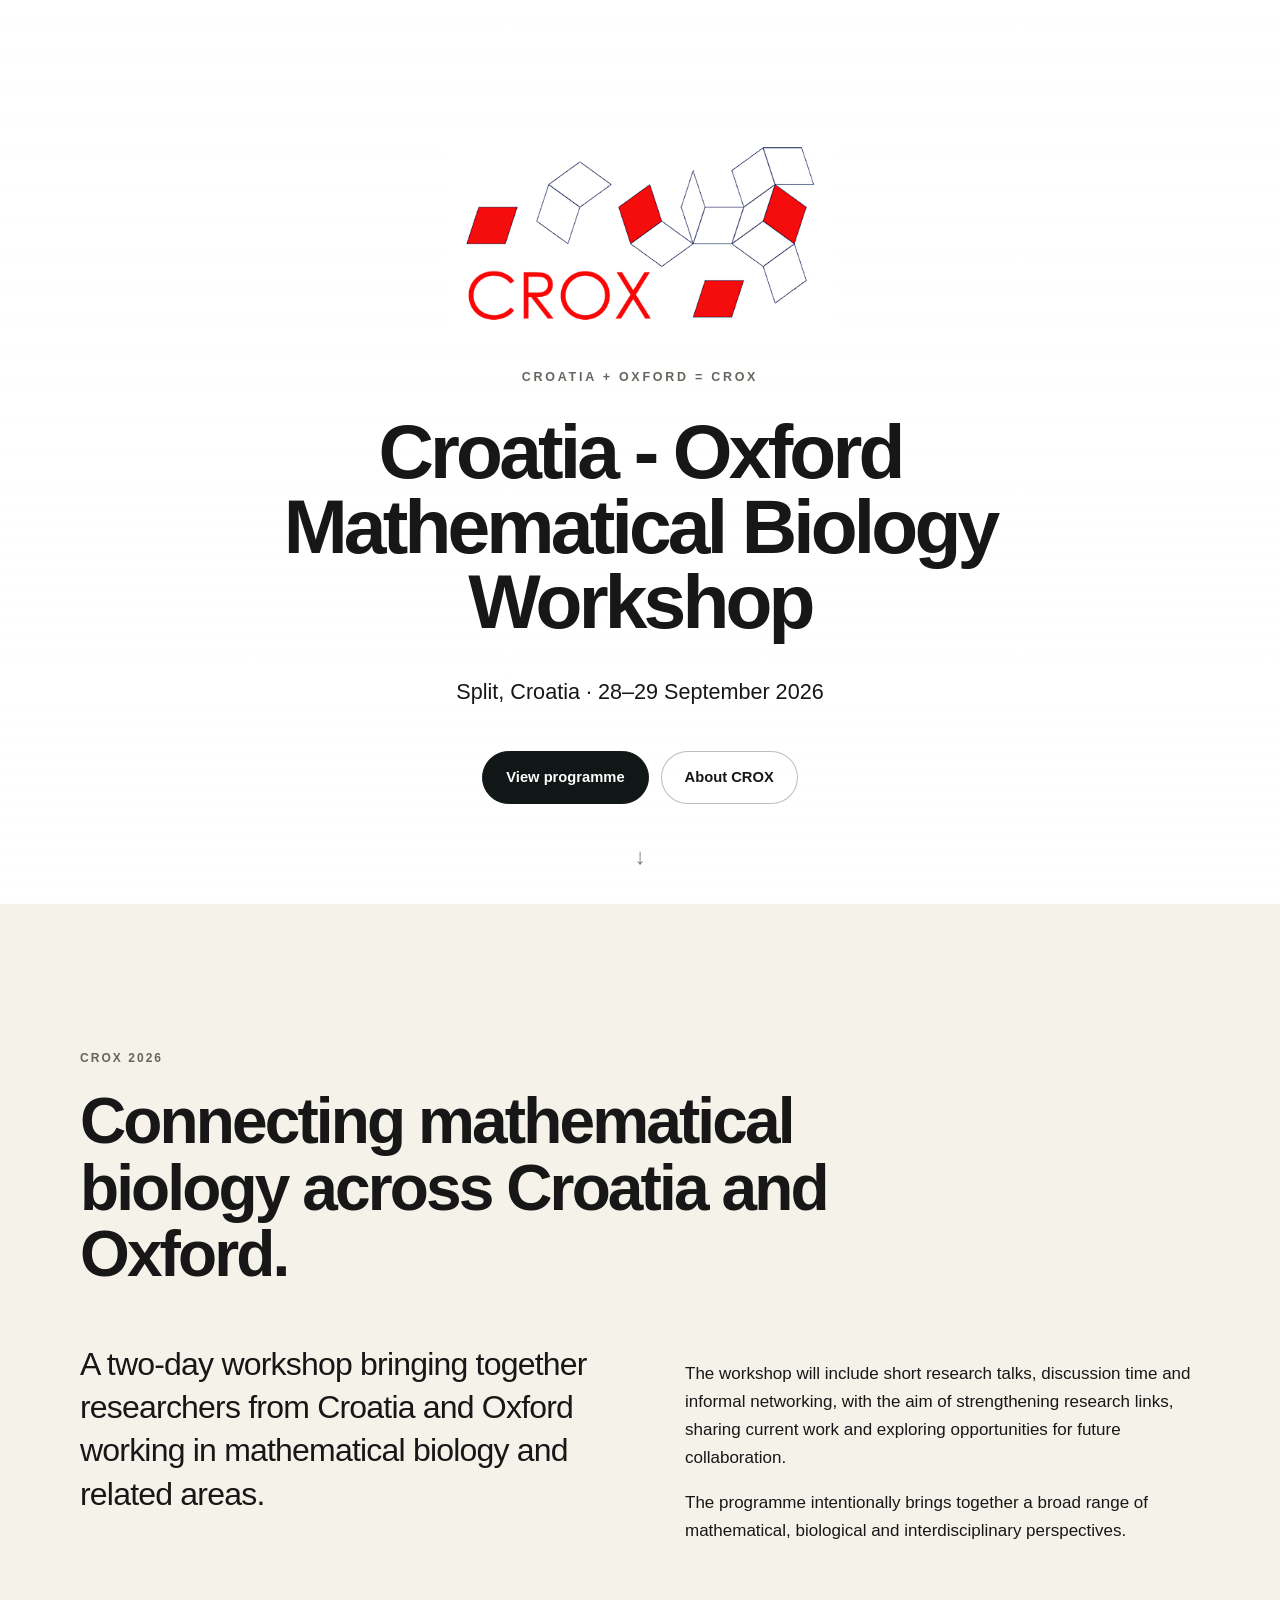
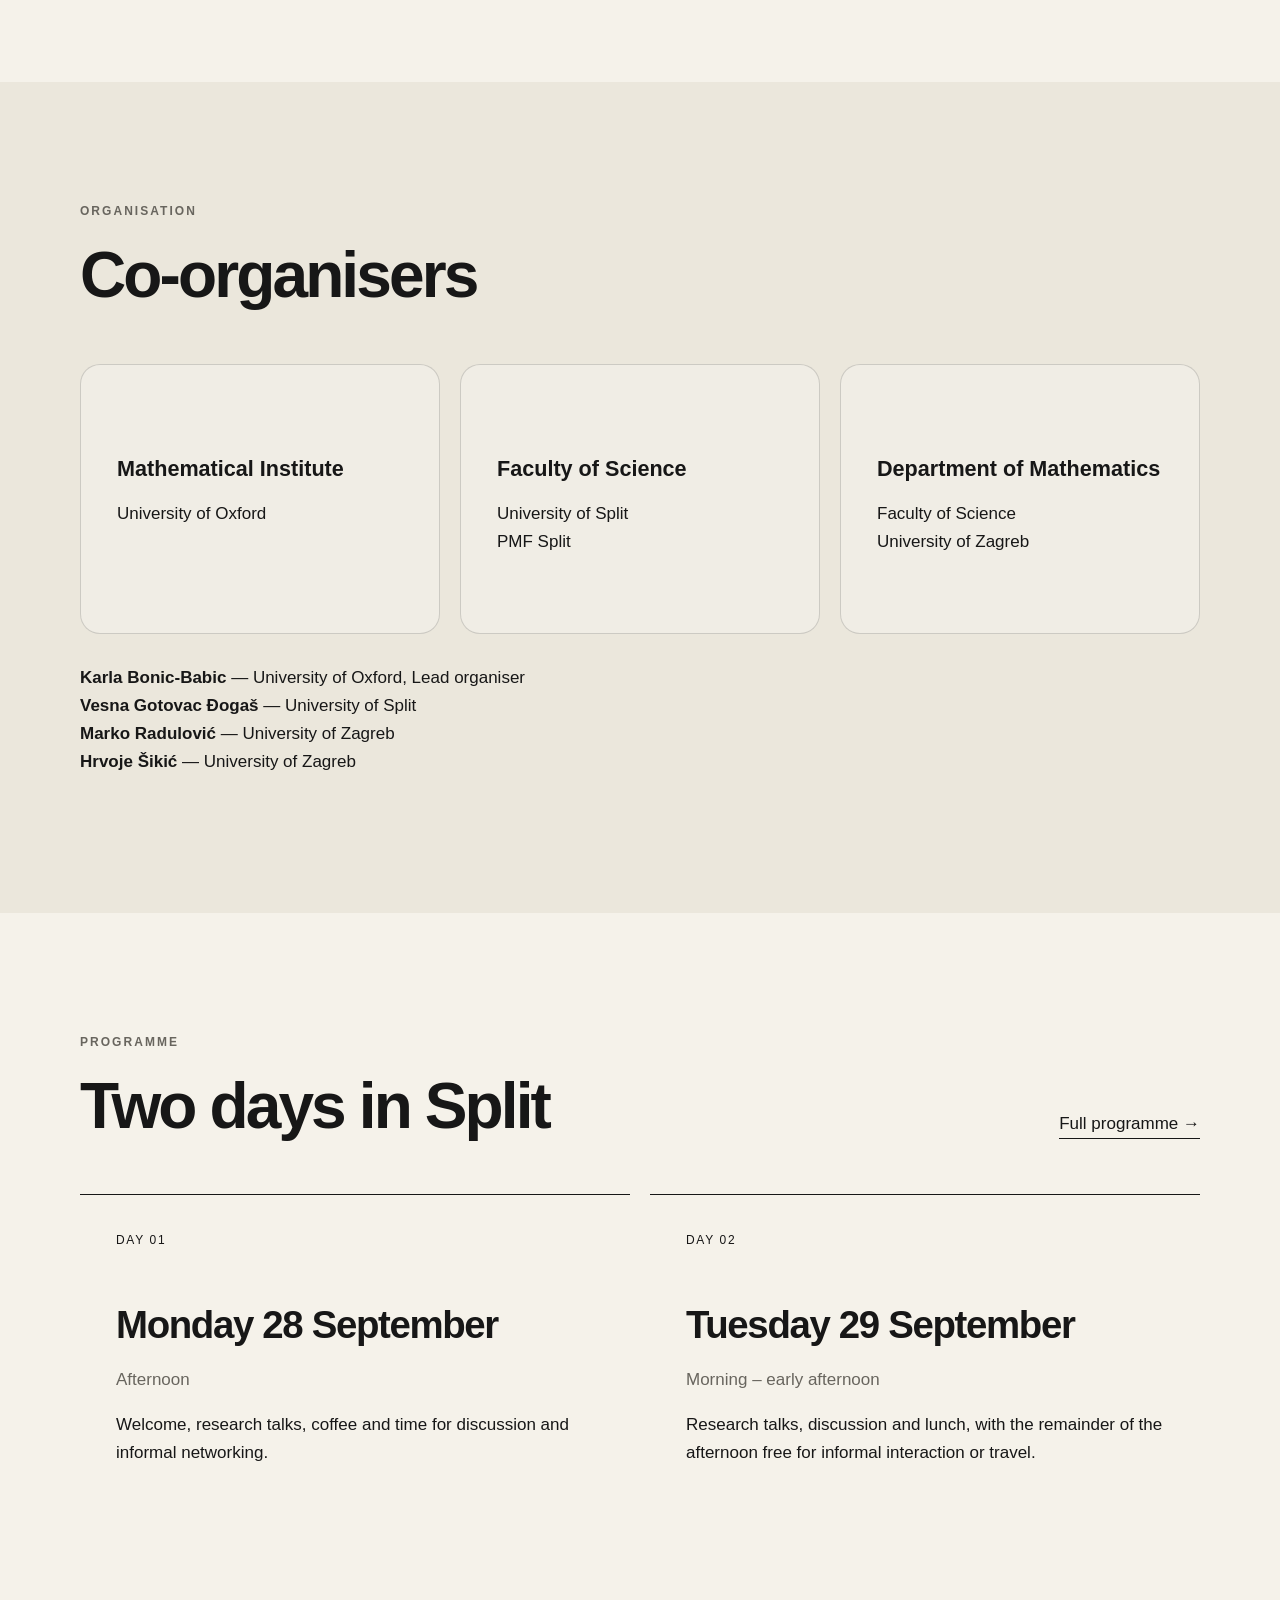
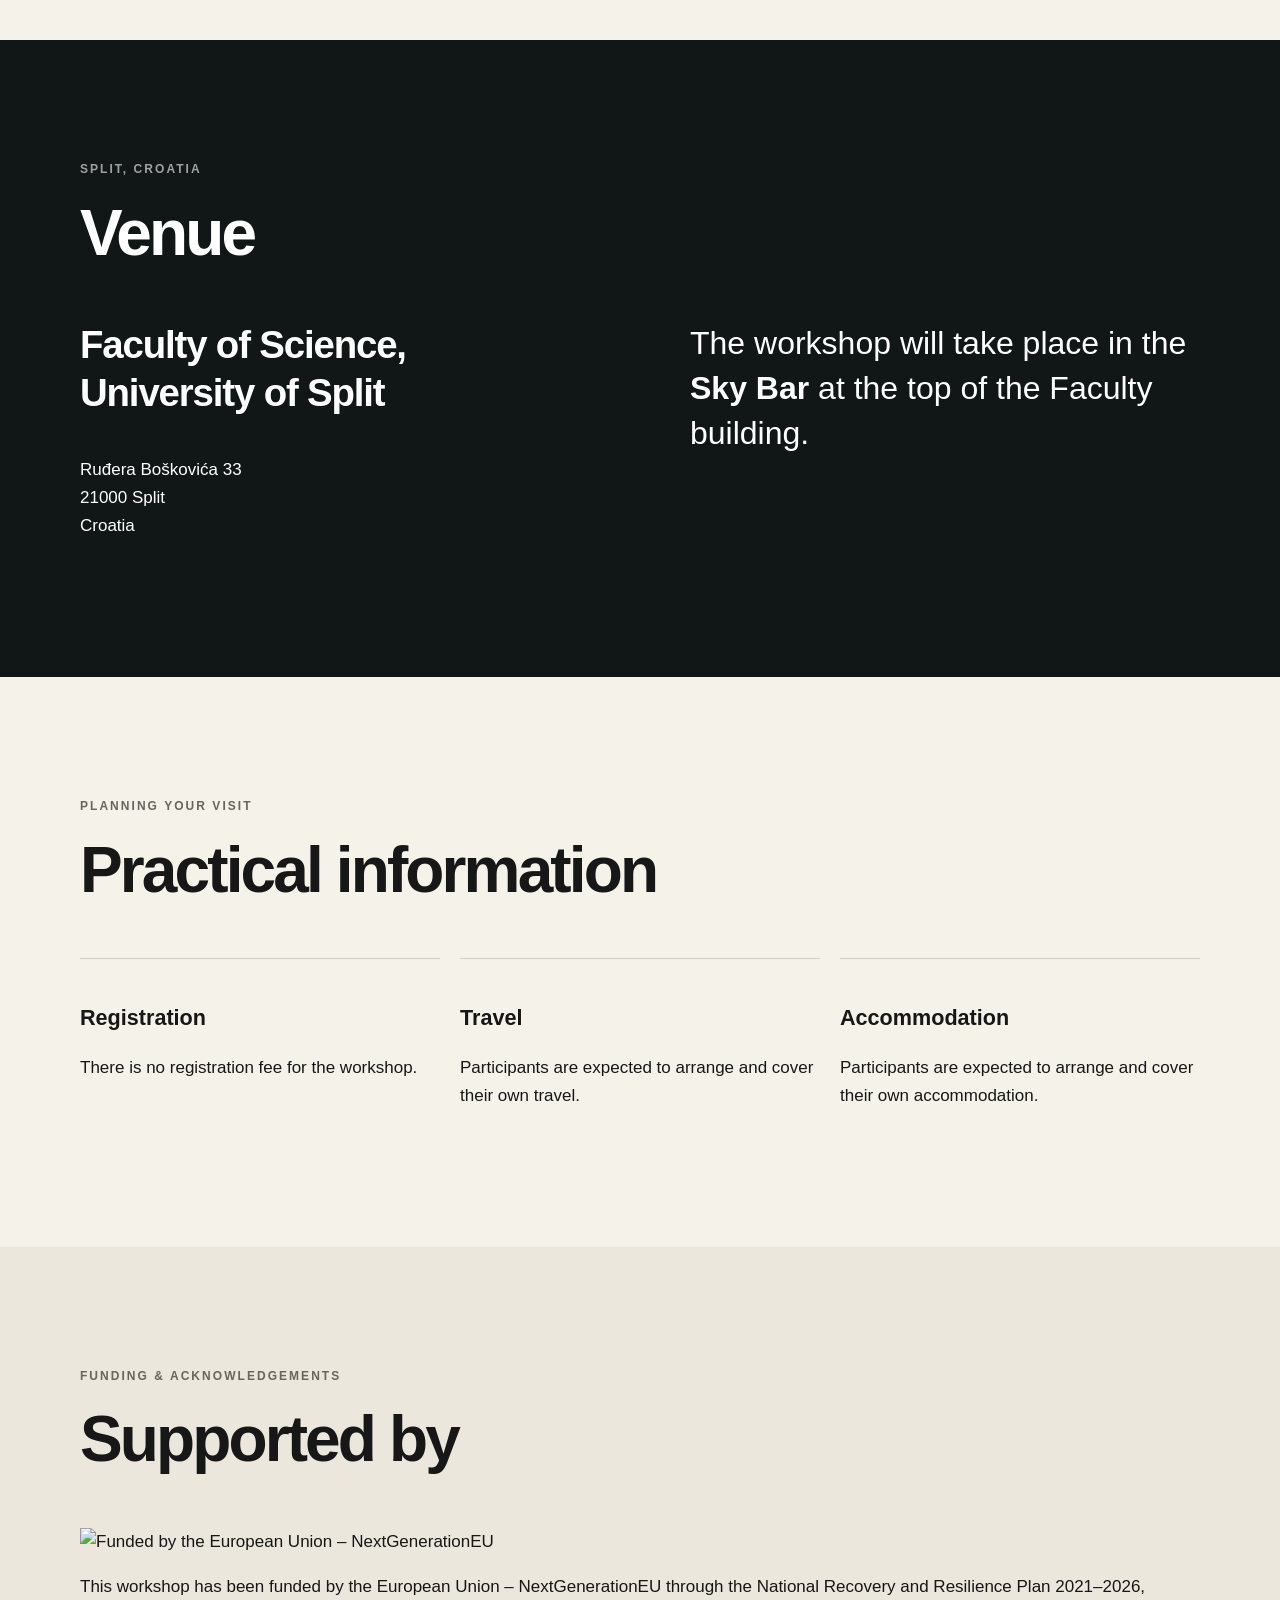
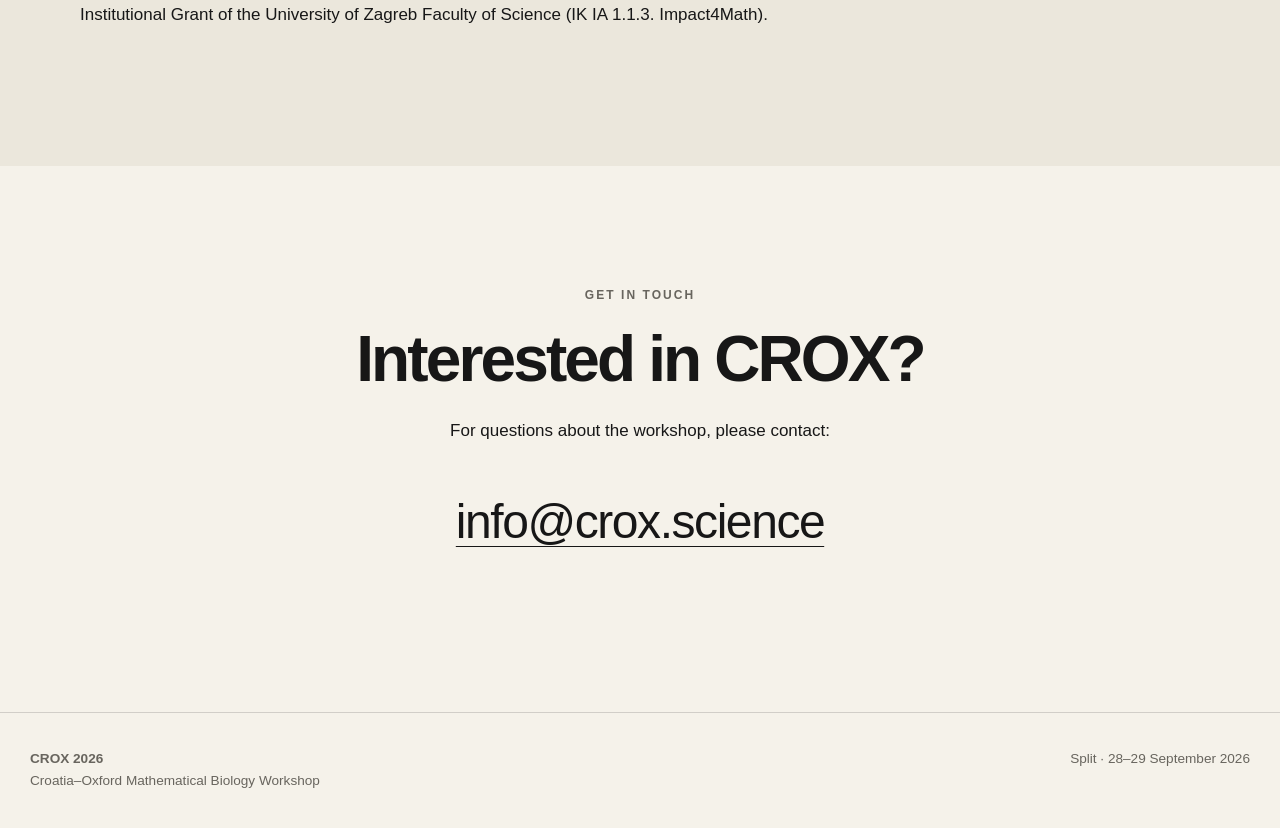
==== commit 1e7c3c7e: "Add funding section" ====
--- a/index.html
+++ b/index.html
@@ -298,7 +298,32 @@
 
     </section>
 
-
+    <!-- Funding -->
+    <section class="section soft-section funding-section" id="funding">
+    
+      <p class="section-label">Funding &amp; acknowledgements</p>
+    
+      <h2>Supported by</h2>
+    
+      <div class="funding-content">
+    
+        <img
+          src="assets/eu_funding.jpg"
+          alt="Funded by the European Union – NextGenerationEU"
+          class="funding-logo"
+        >
+    
+        <p class="funding-text">
+          This workshop has been funded by the European Union –
+          NextGenerationEU through the National Recovery and Resilience Plan
+          2021–2026, Institutional Grant of the University of Zagreb Faculty
+          of Science (IK IA 1.1.3. Impact4Math).
+        </p>
+    
+      </div>
+    
+    </section>
+    
     <!-- Contact -->
     <section class="section contact-section" id="contact">
 
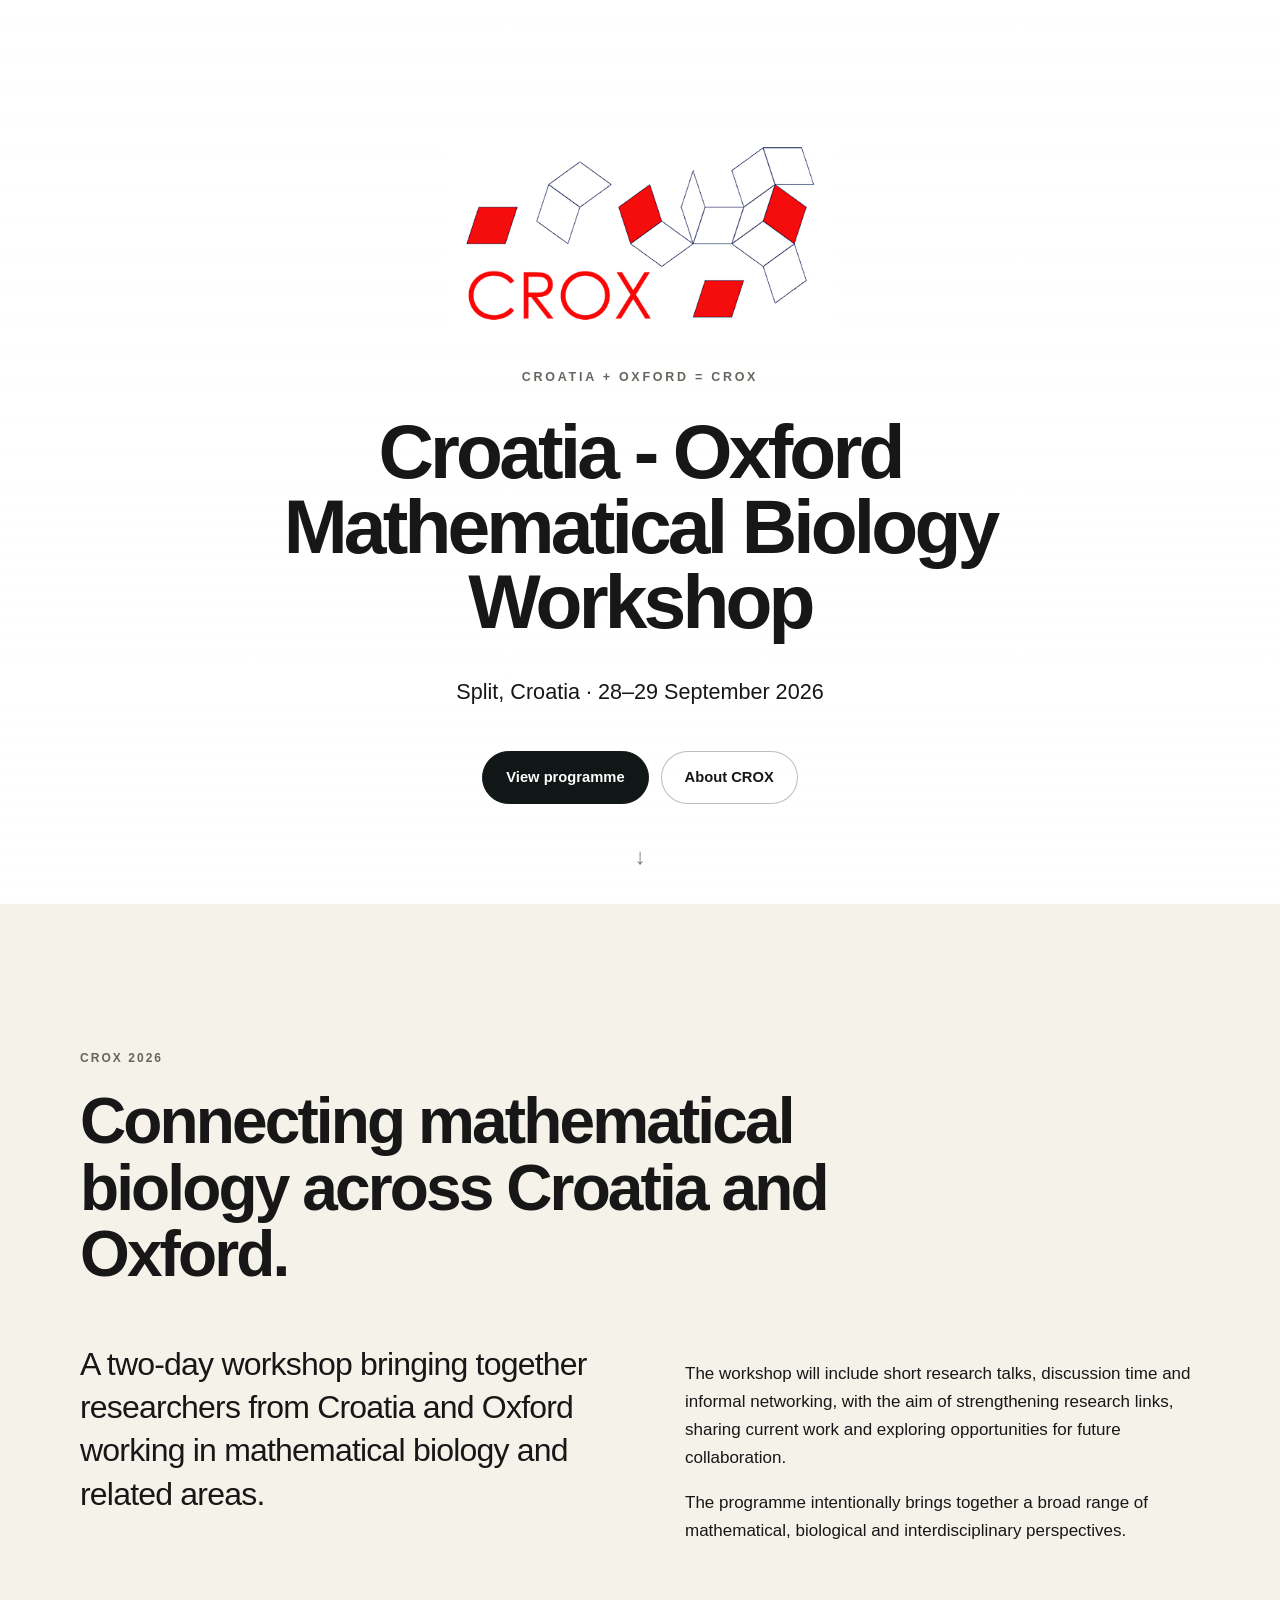
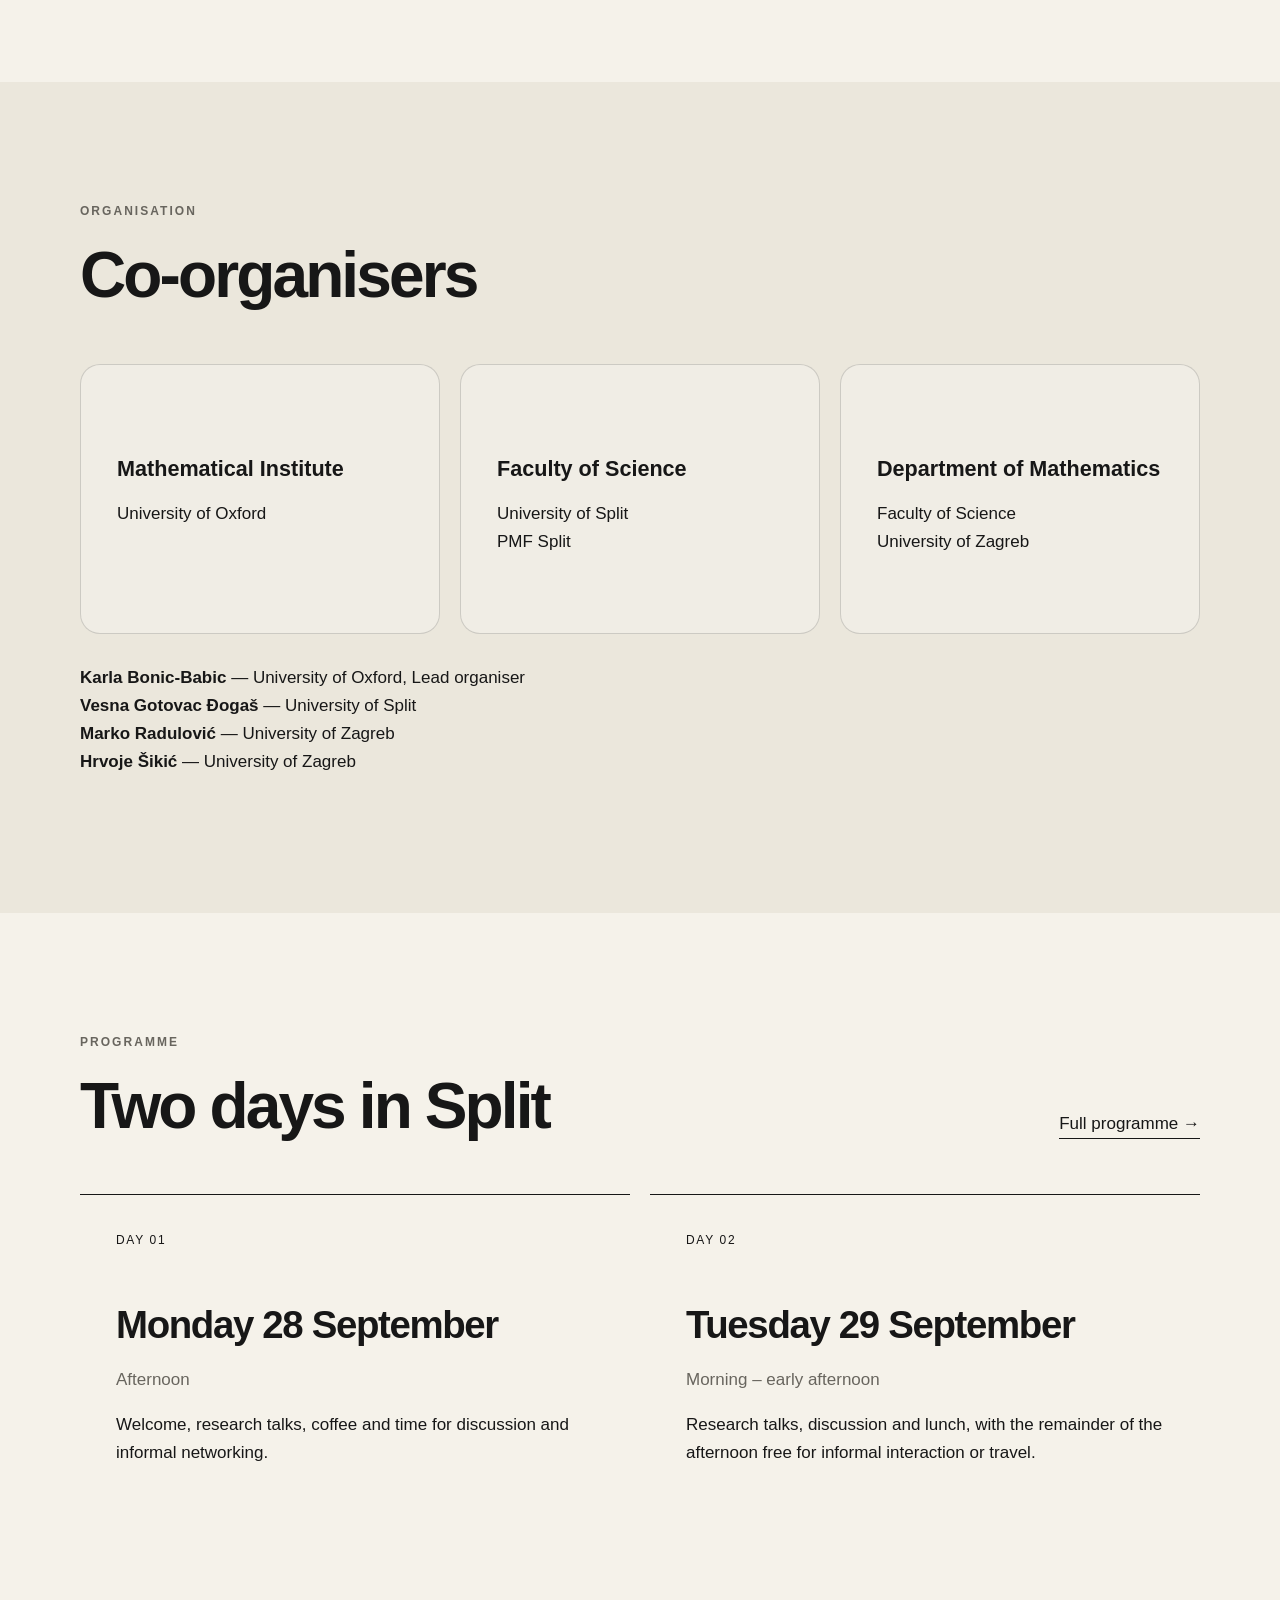
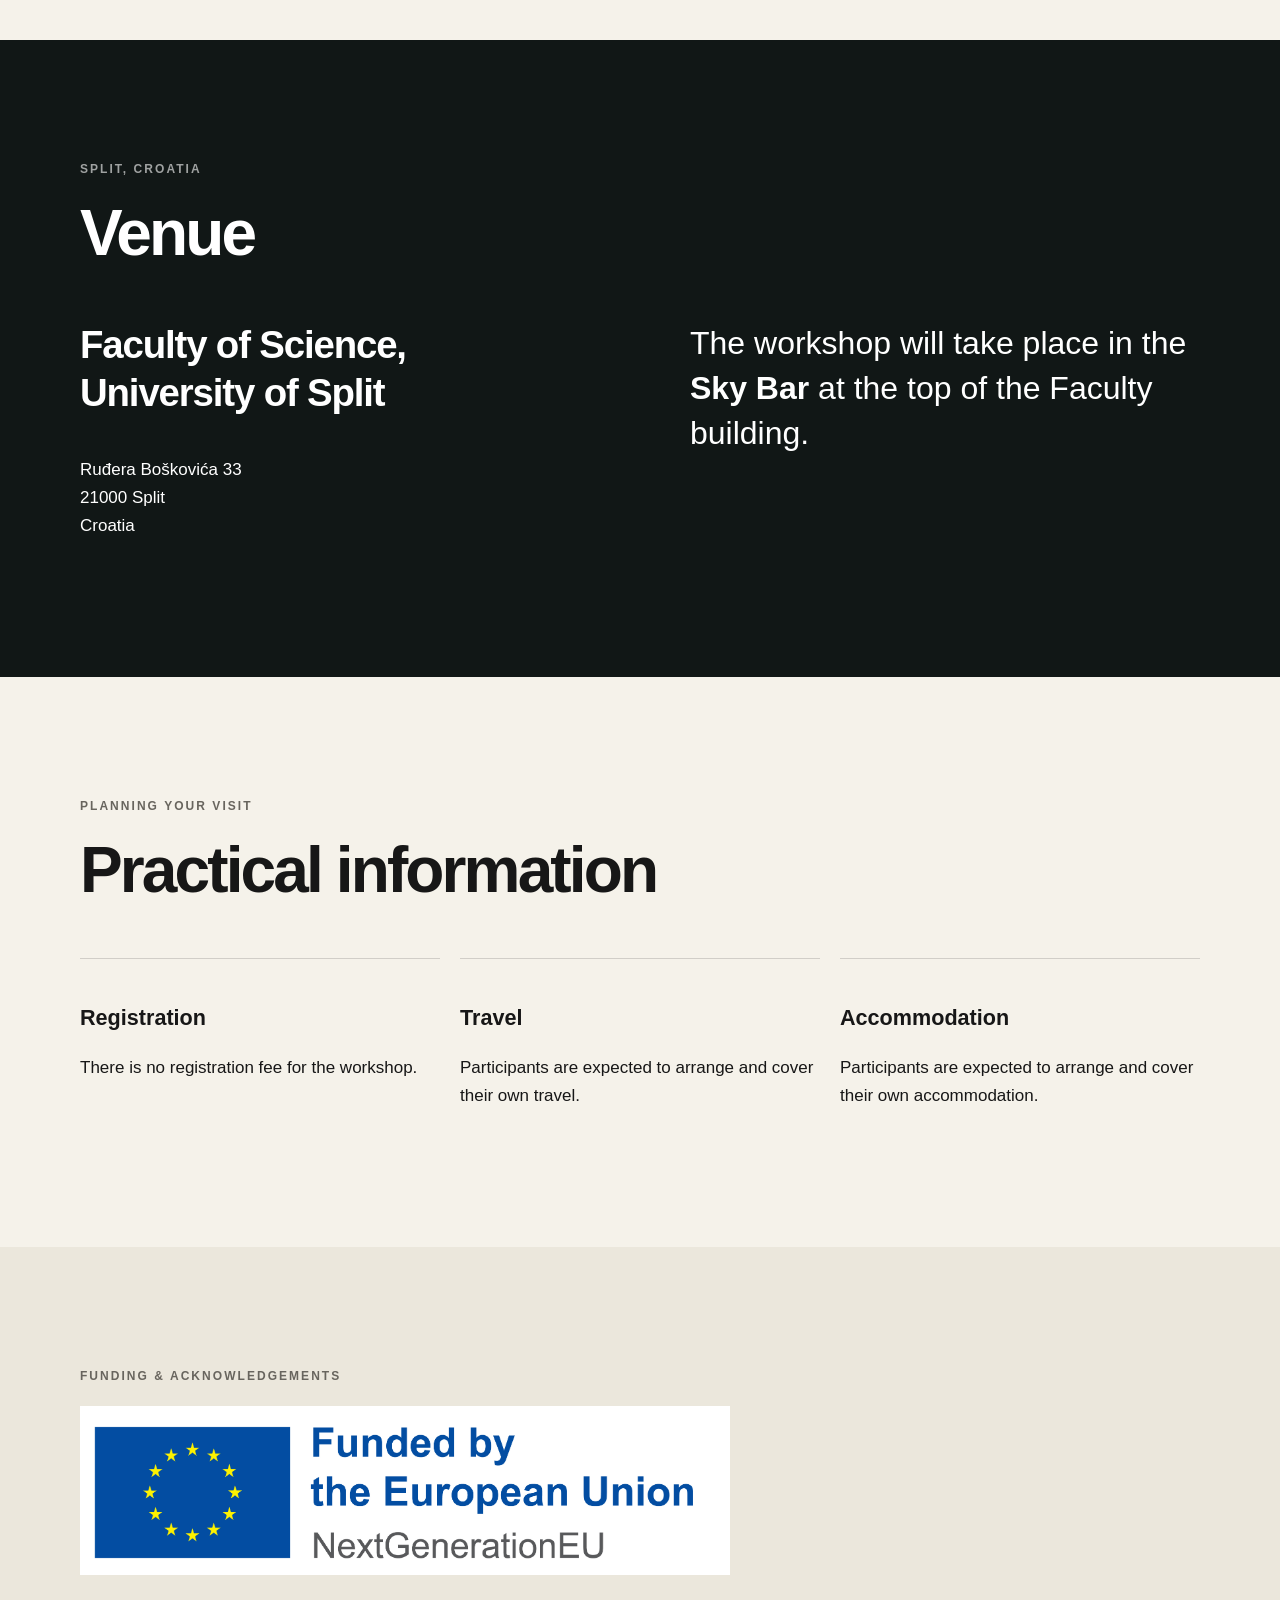
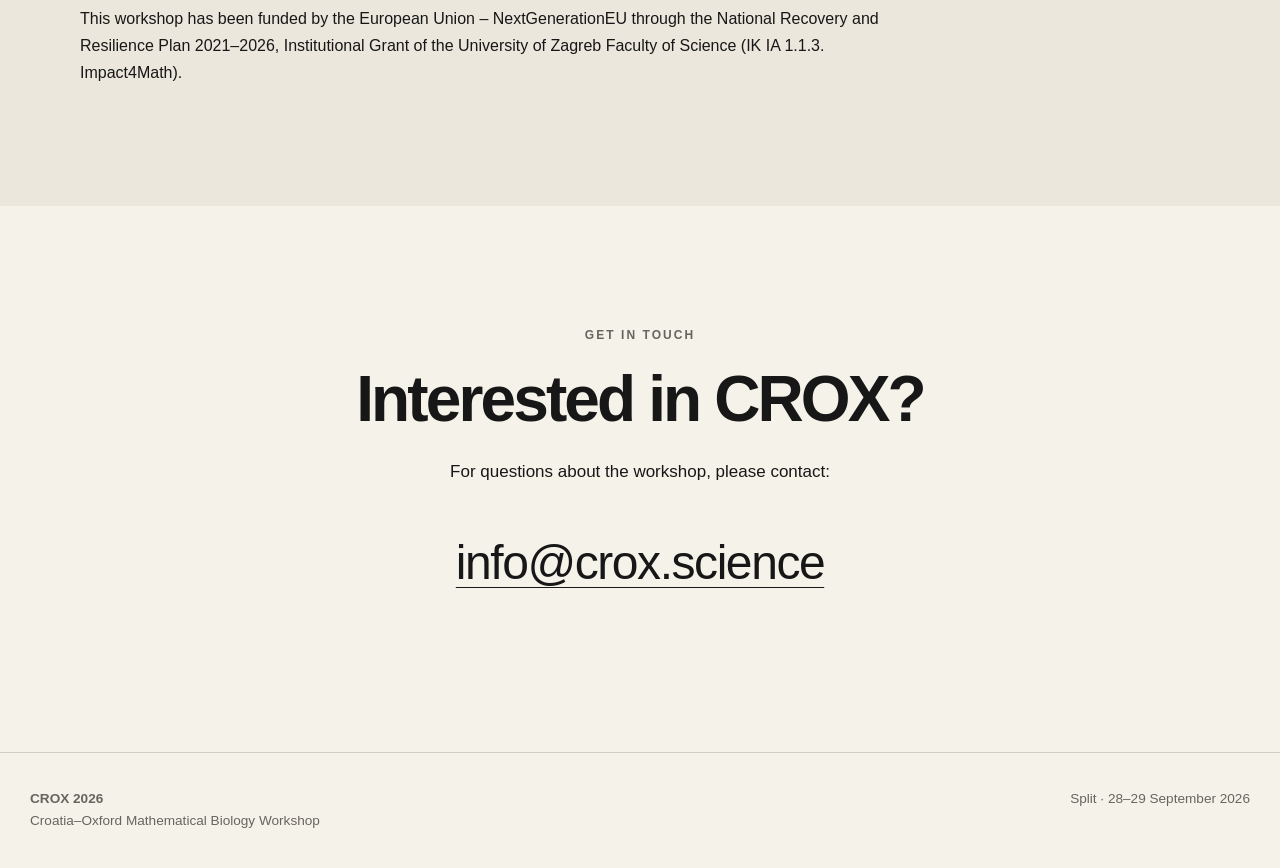
==== commit 401058de: "Refactor funding section in index.html" ====
--- a/index.html
+++ b/index.html
@@ -302,9 +302,7 @@
     <section class="section soft-section funding-section" id="funding">
     
       <p class="section-label">Funding &amp; acknowledgements</p>
-    
-      <h2>Supported by</h2>
-    
+        
       <div class="funding-content">
     
         <img
@@ -315,9 +313,8 @@
     
         <p class="funding-text">
           This workshop has been funded by the European Union –
-          NextGenerationEU through the National Recovery and Resilience Plan
-          2021–2026, Institutional Grant of the University of Zagreb Faculty
-          of Science (IK IA 1.1.3. Impact4Math).
+          NextGenerationEU through the National Recovery and Resilience Plan <span class="nowrap">2021–2026</span>,
+          Institutional Grant of the University of Zagreb Faculty of Science (IK IA 1.1.3. Impact4Math).
         </p>
     
       </div>
--- a/style.css
+++ b/style.css
@@ -984,3 +984,34 @@
     font-size: 0.84rem;
   }
 }
+
+/* FUNDING */
+
+.funding-section h2 {
+  margin-bottom: 40px;
+}
+
+.funding-content {
+  max-width: 900px;
+}
+
+.funding-section .funding-logo {
+  display: block;
+  width: 650px;
+  max-width: 100%;
+  height: auto;
+  margin-bottom: 30px;
+}
+
+.funding-text {
+  max-width: 850px;
+  margin: 0;
+
+  color: var(--text);
+  font-size: 1rem;
+  line-height: 1.7;
+}
+
+.nowrap {
+  white-space: nowrap;
+}
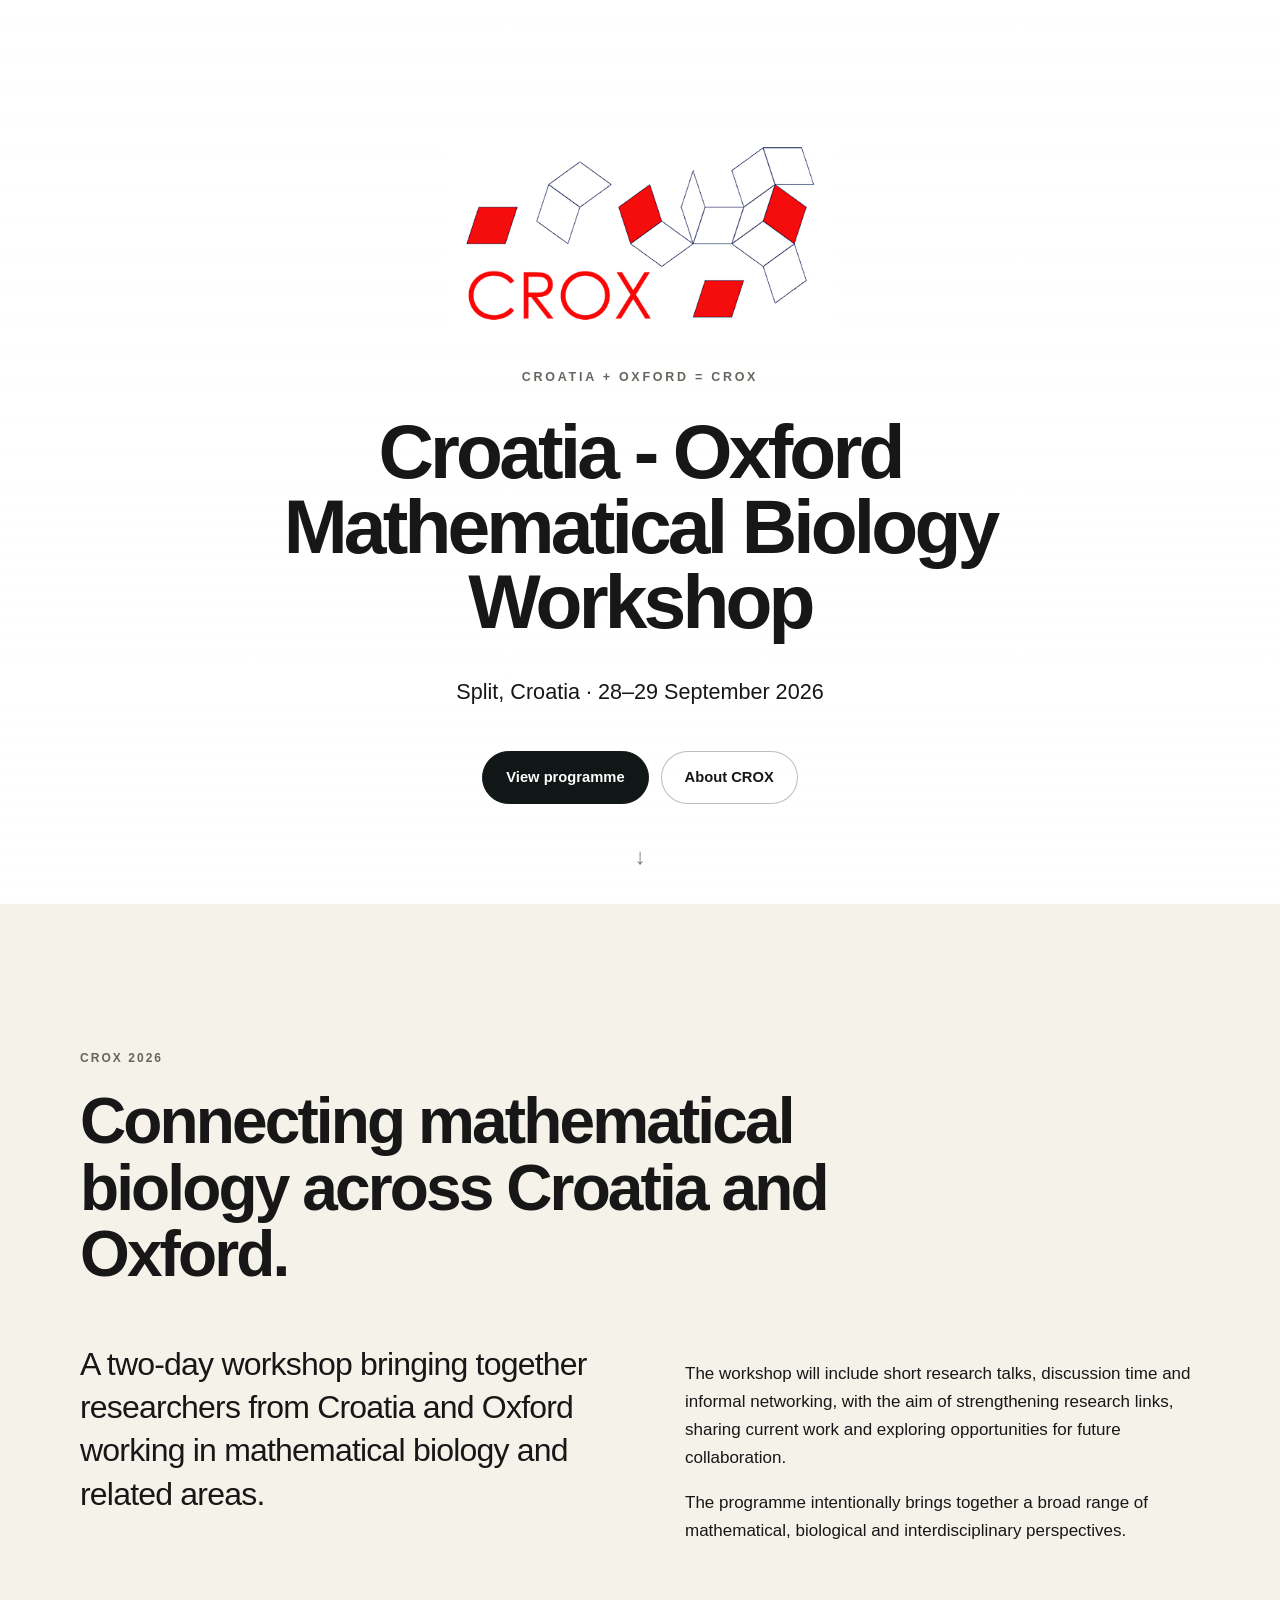
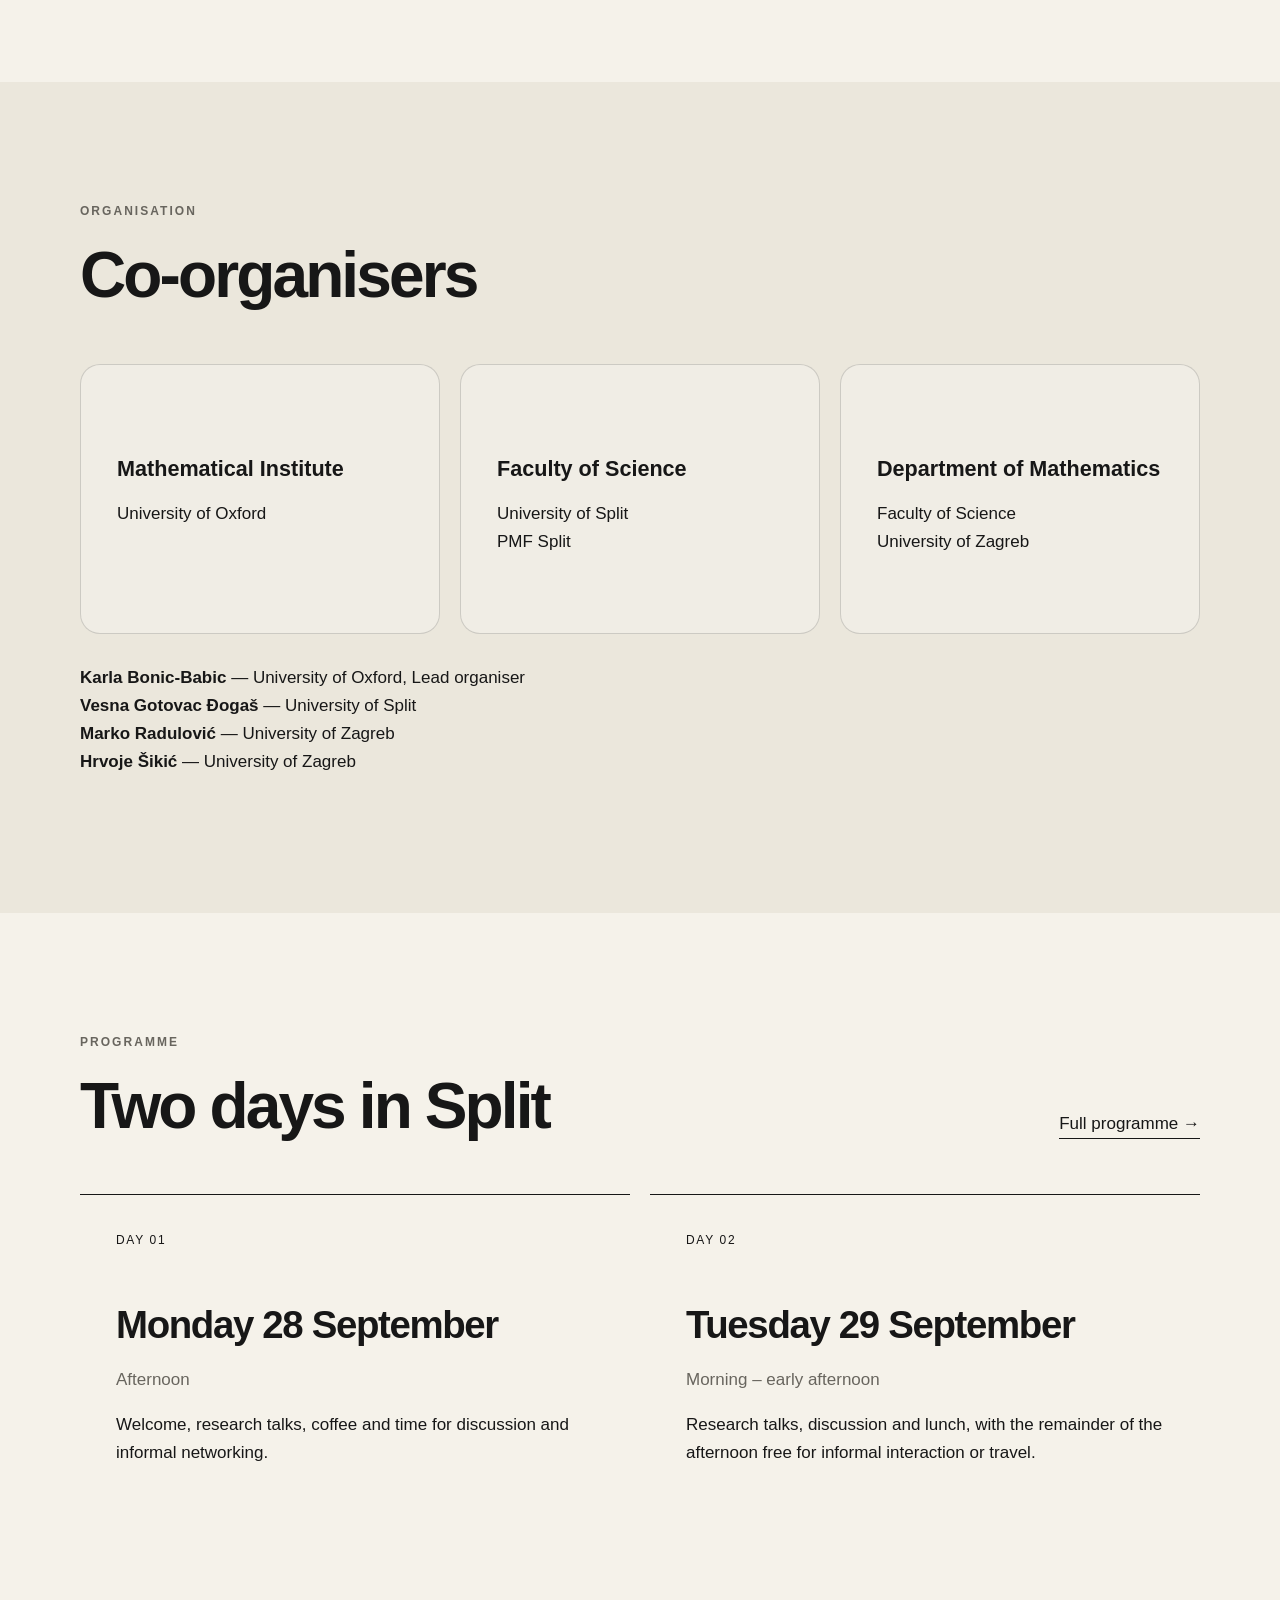
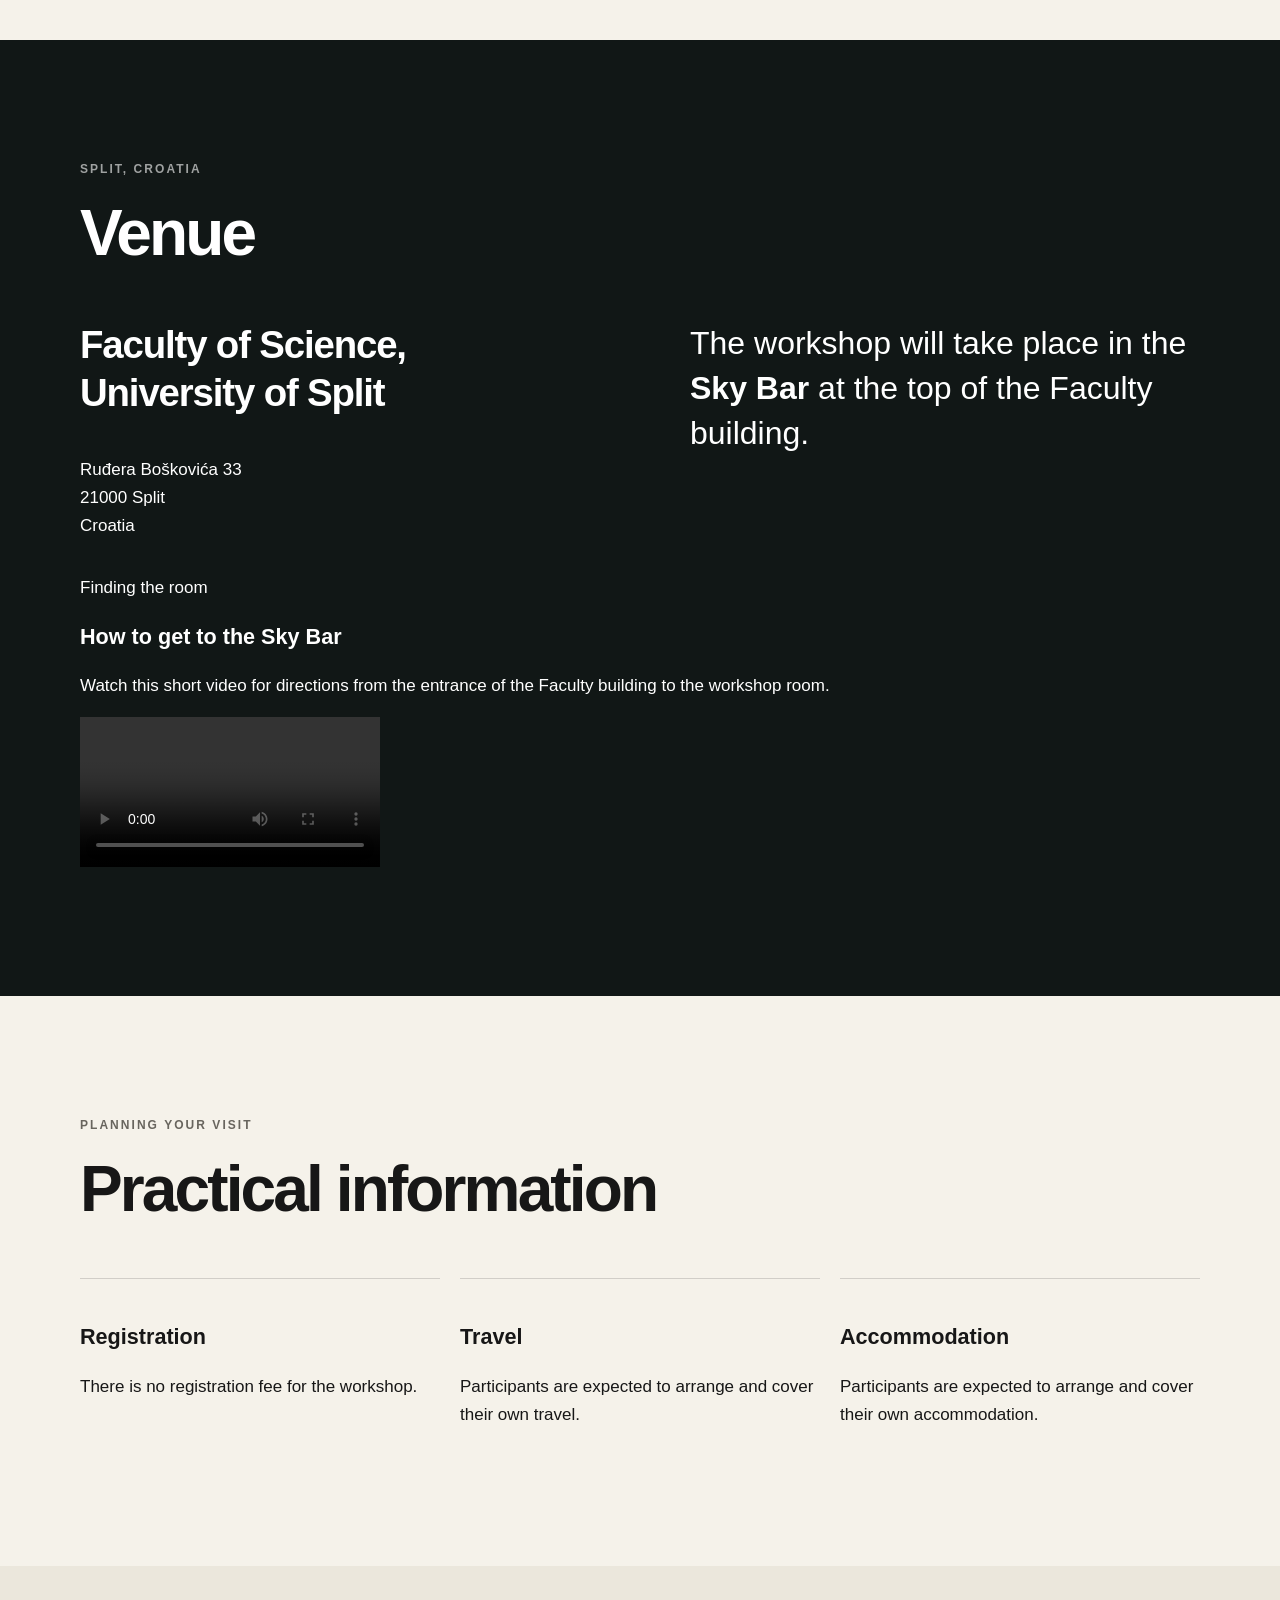
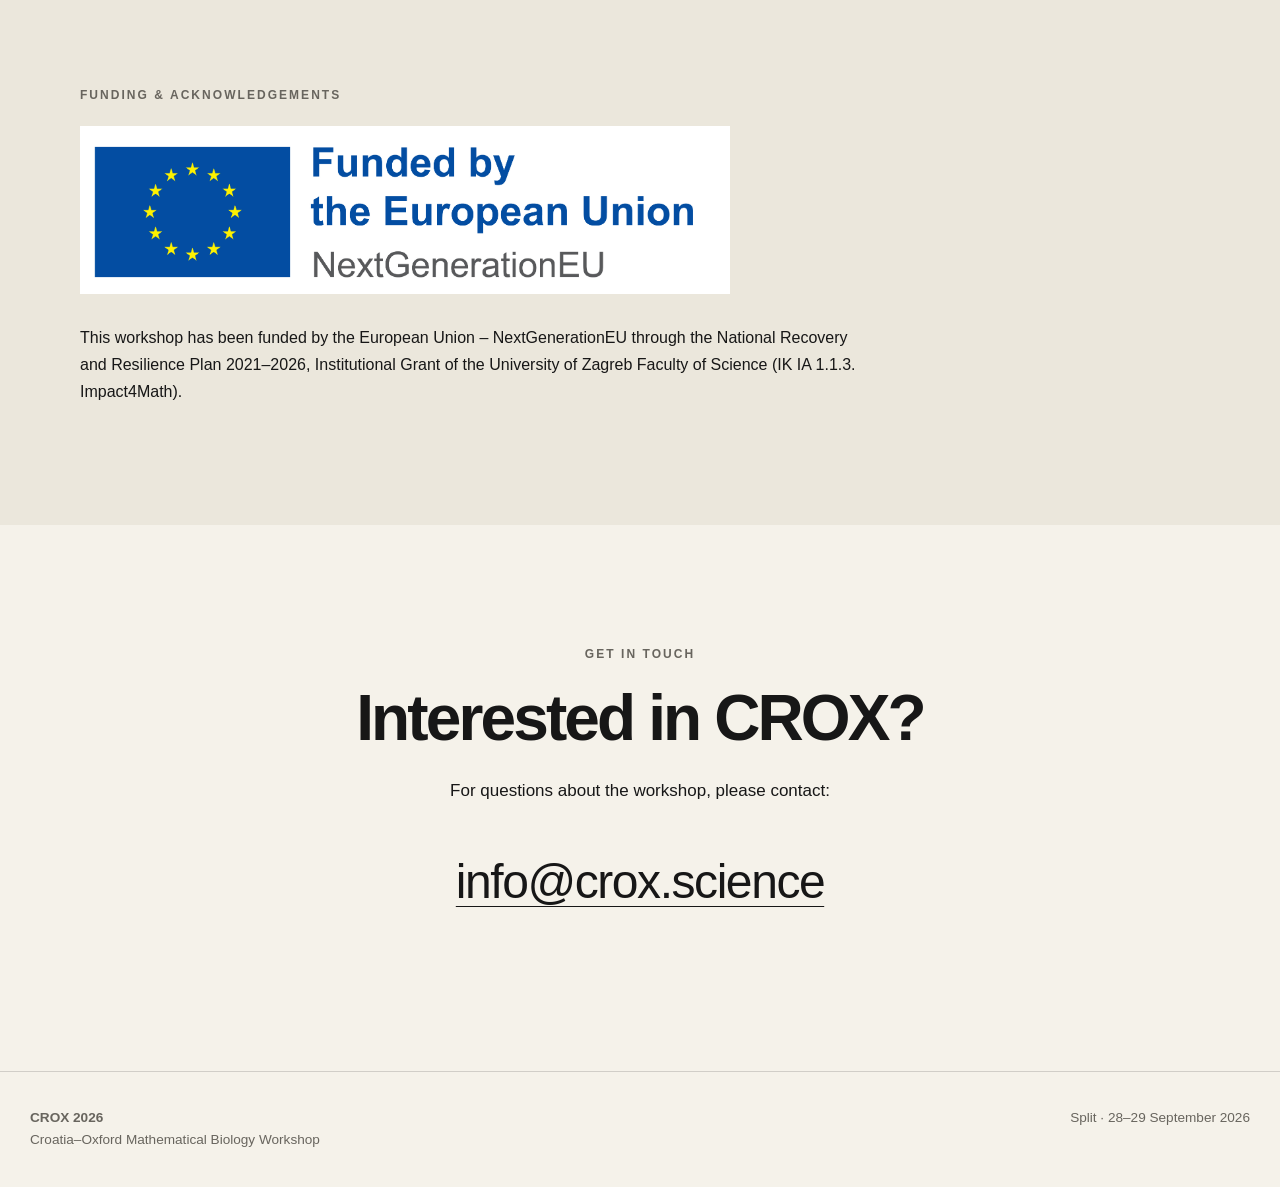
==== commit 389ef5ca: "Add venue video section for Sky Bar directions Added a video section with directions to the Sky Bar." ====
--- a/index.html
+++ b/index.html
@@ -261,6 +261,22 @@
 
       </div>
 
+        <div class="venue-video">
+          <p class="venue-video-label">Finding the room</p>
+        
+          <h3>How to get to the Sky Bar</h3>
+        
+          <p>
+            Watch this short video for directions from the entrance of the
+            Faculty building to the workshop room.
+          </p>
+        
+          <video controls playsinline preload="metadata">
+            <source src="assets/how-to-find-sky-bar.mp4" type="video/mp4">
+            Your browser does not support the video element.
+          </video>
+        </div>
+      
     </section>
 
 
--- a/style.css
+++ b/style.css
@@ -1004,7 +1004,7 @@
 }
 
 .funding-text {
-  max-width: 850px;
+  max-width: 780px;
   margin: 0;
 
   color: var(--text);
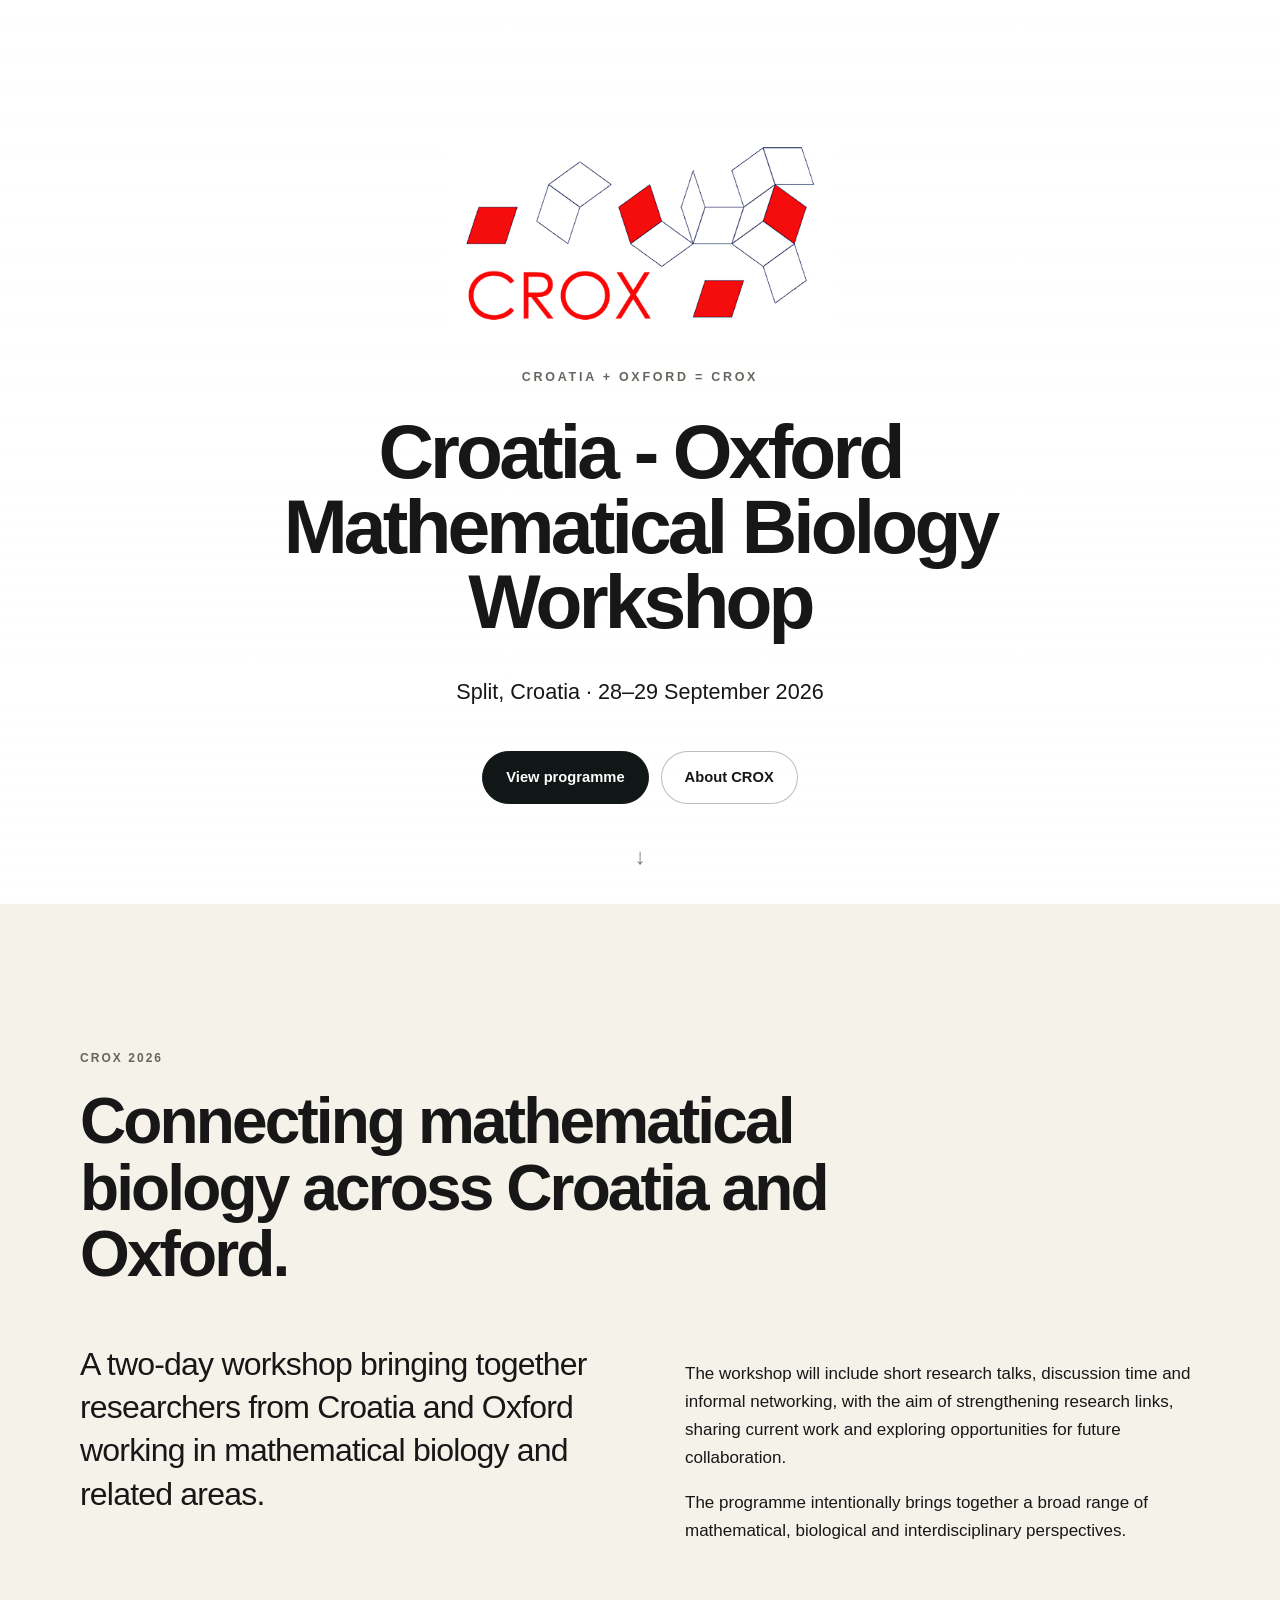
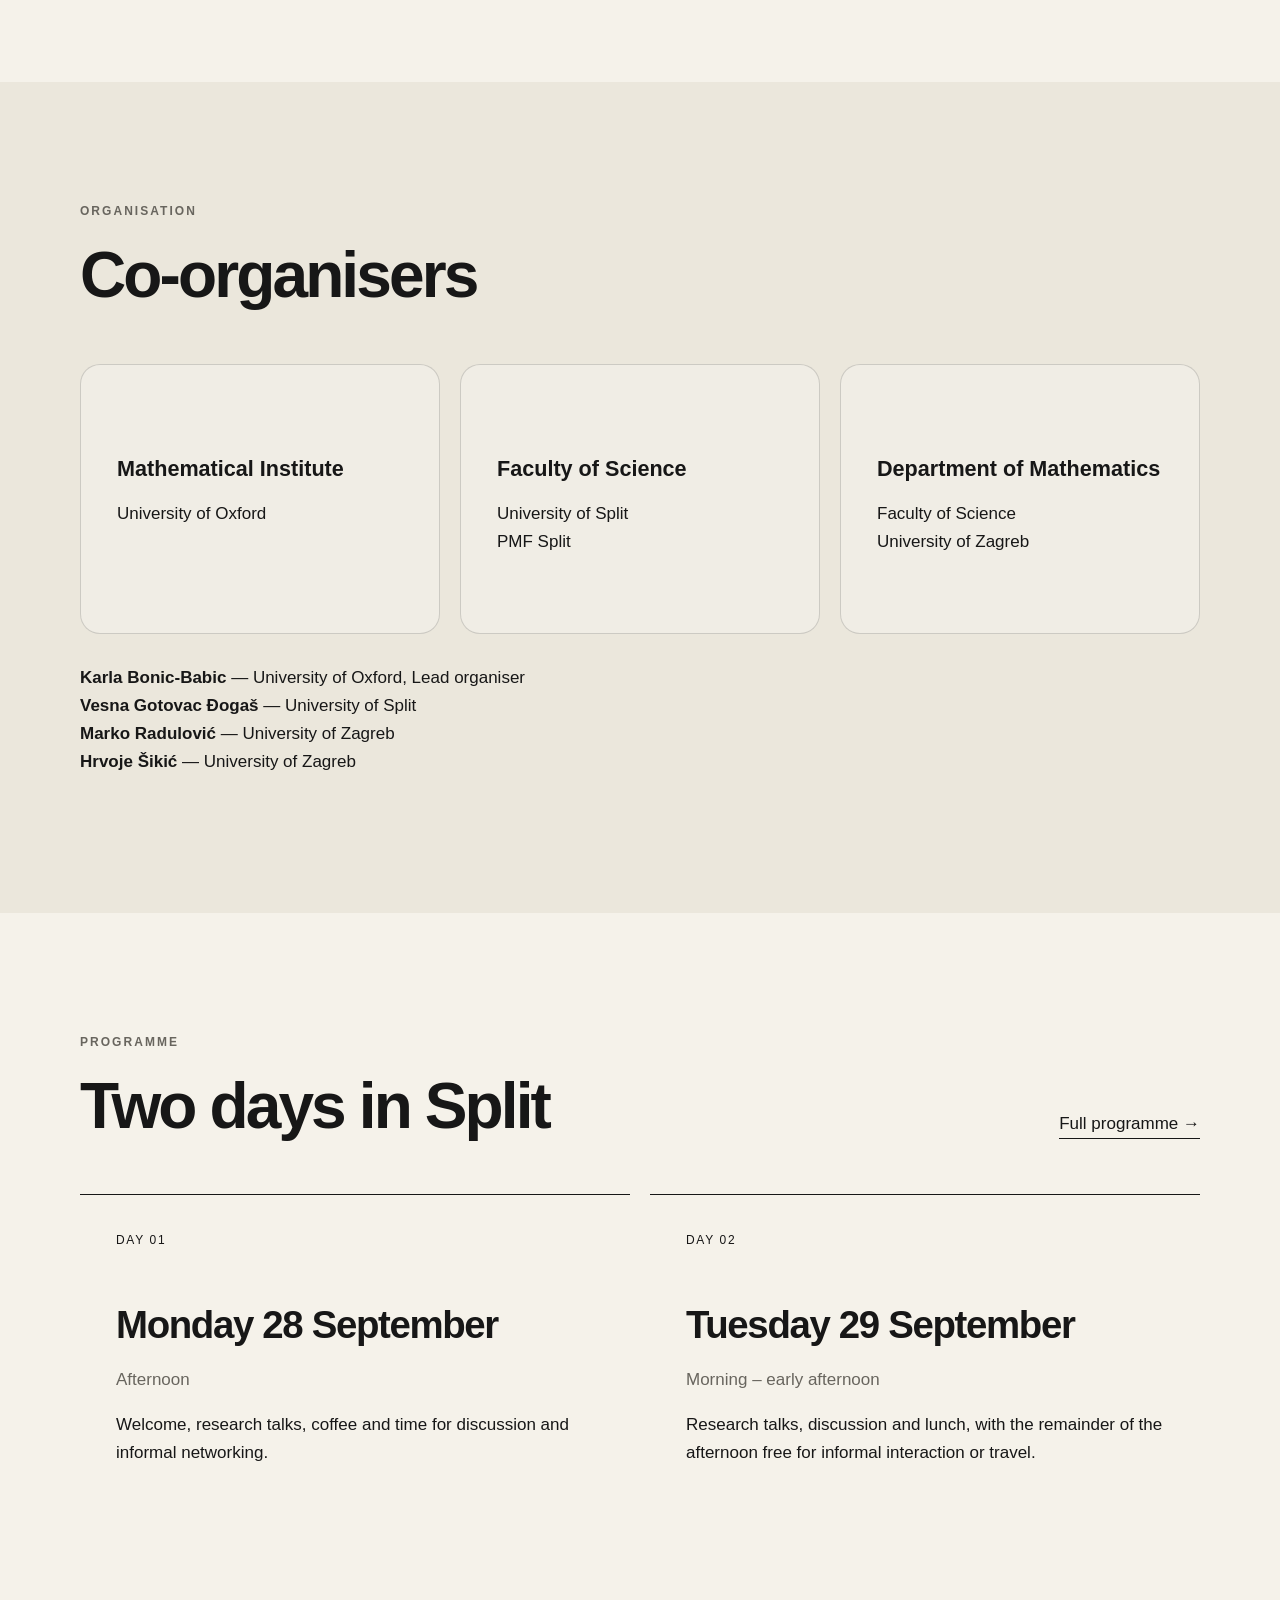
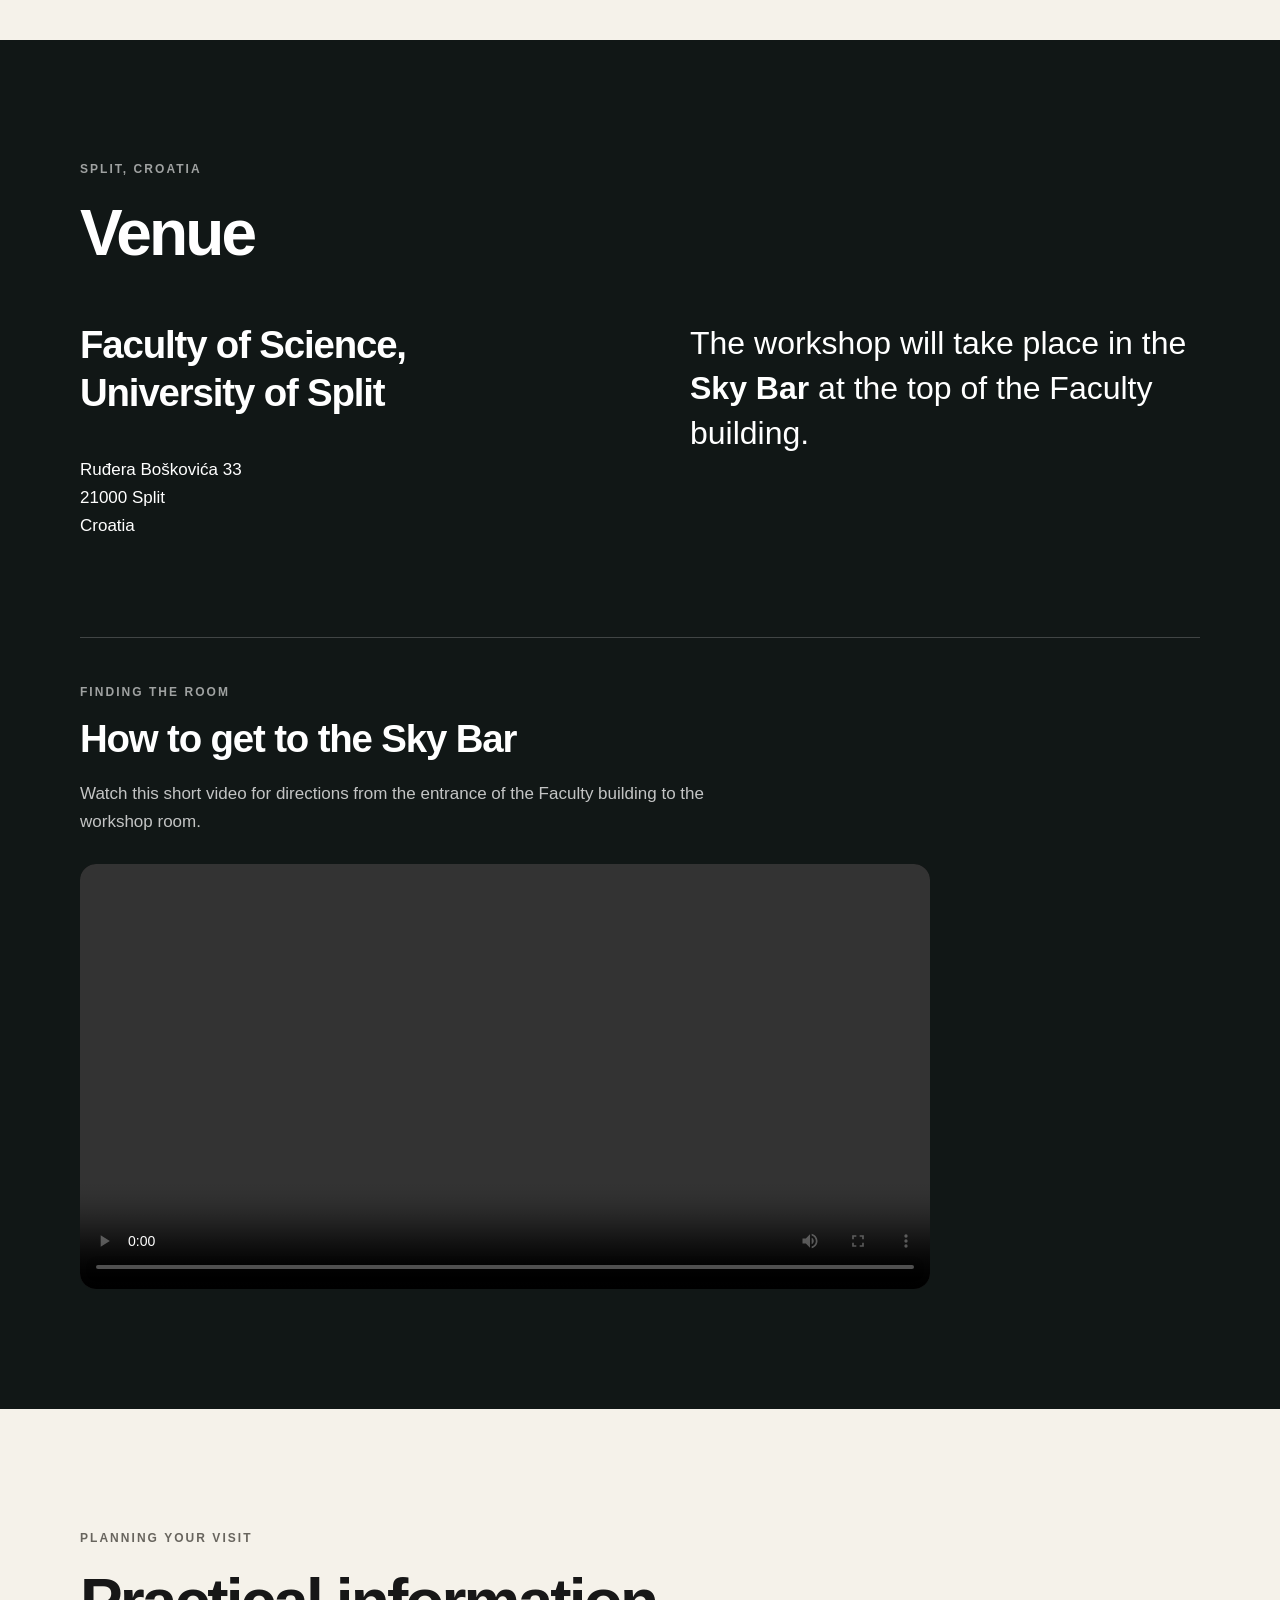
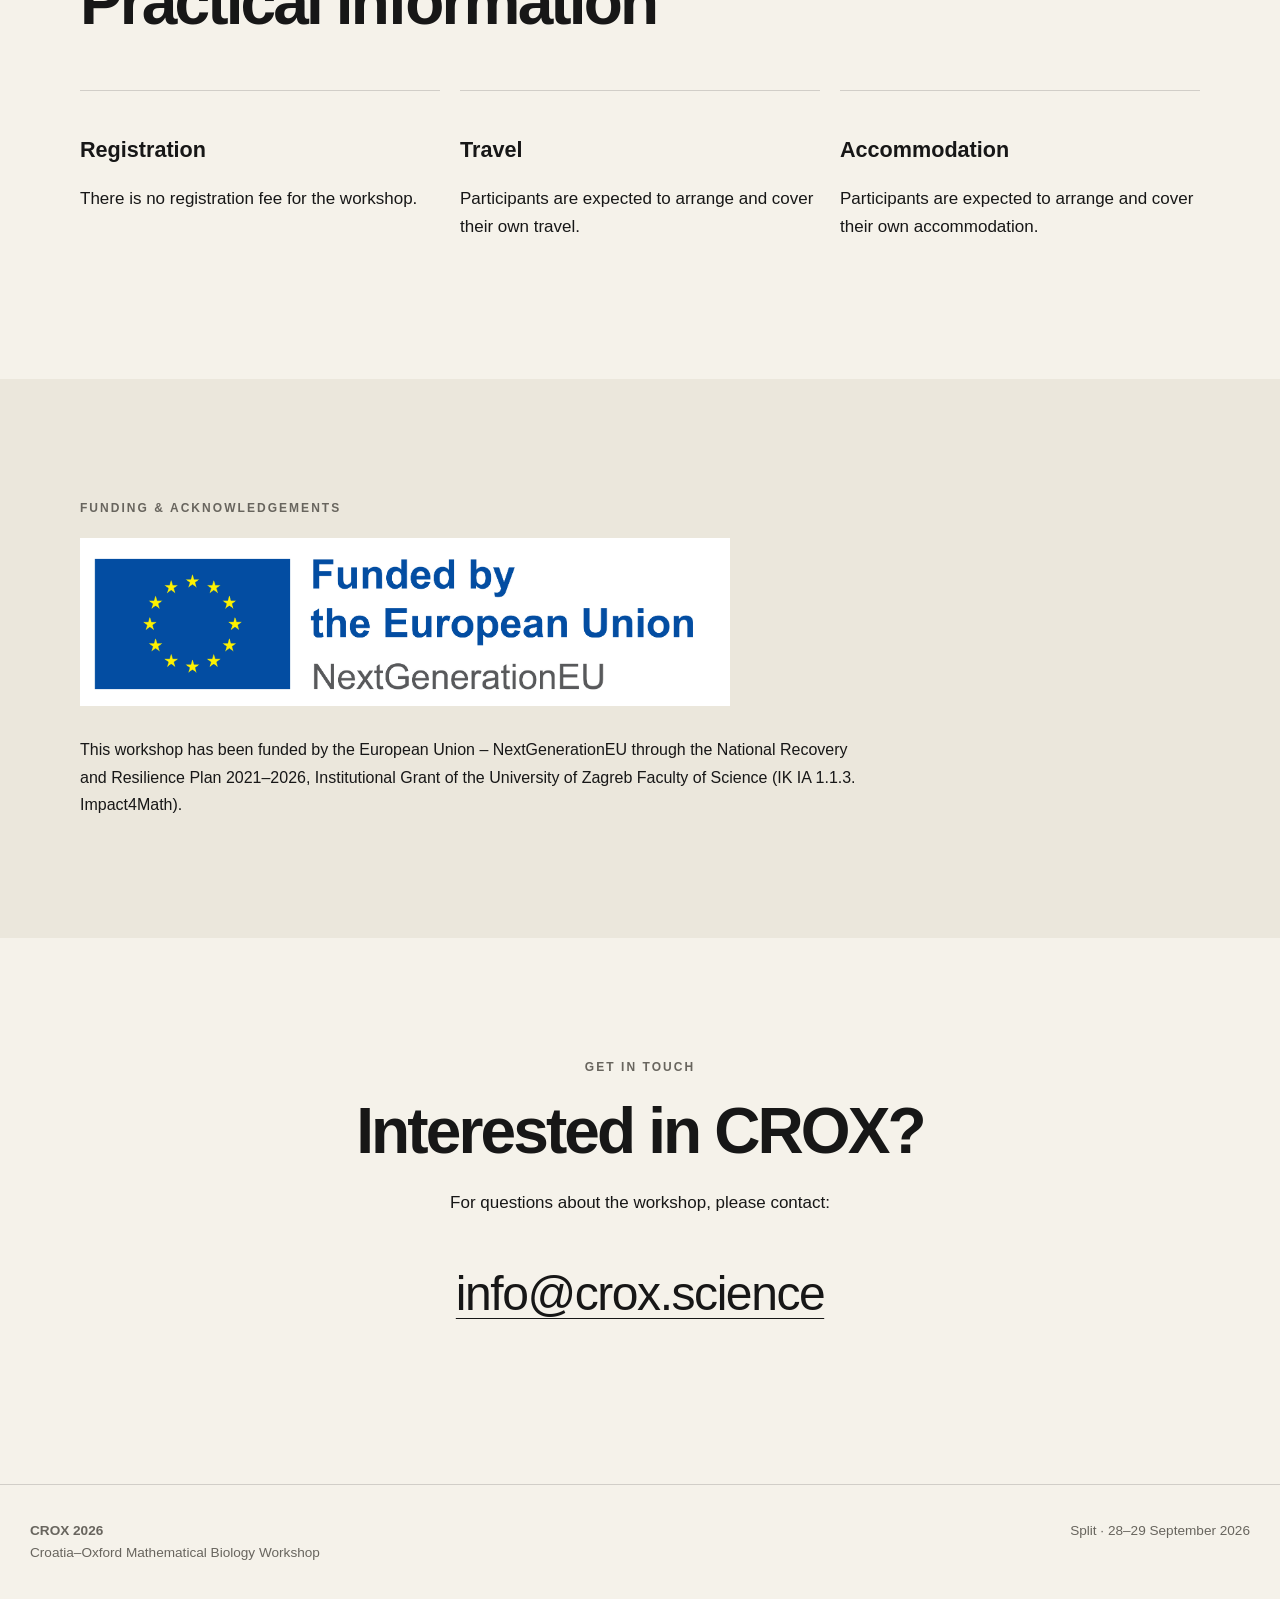
==== commit 0d66244c: "Update video source file extension" ====
--- a/index.html
+++ b/index.html
@@ -272,7 +272,7 @@
           </p>
         
           <video controls playsinline preload="metadata">
-            <source src="assets/how-to-find-sky-bar.mp4" type="video/mp4">
+            <source src="assets/how-to-find-sky-bar.MP4" type="video/mp4">
             Your browser does not support the video element.
           </video>
         </div>
--- a/style.css
+++ b/style.css
@@ -1015,3 +1015,46 @@
 .nowrap {
   white-space: nowrap;
 }
+
+.venue-video {
+  margin-top: 80px;
+  padding-top: 45px;
+  border-top: 1px solid rgba(255,255,255,0.2);
+}
+
+.venue-video-label {
+  margin: 0 0 12px;
+
+  text-transform: uppercase;
+  letter-spacing: 0.17em;
+
+  font-size: 0.75rem;
+  font-weight: 700;
+
+  color: rgba(255,255,255,0.6);
+}
+
+.venue-video h3 {
+  margin: 0 0 12px;
+
+  font-size: clamp(1.7rem, 3vw, 2.7rem);
+  letter-spacing: -0.03em;
+}
+
+.venue-video > p:not(.venue-video-label) {
+  max-width: 650px;
+  margin-bottom: 28px;
+
+  color: rgba(255,255,255,0.75);
+}
+
+.venue-video video {
+  display: block;
+
+  width: 100%;
+  max-width: 850px;
+  height: auto;
+
+  border-radius: 16px;
+  background: #000;
+}
